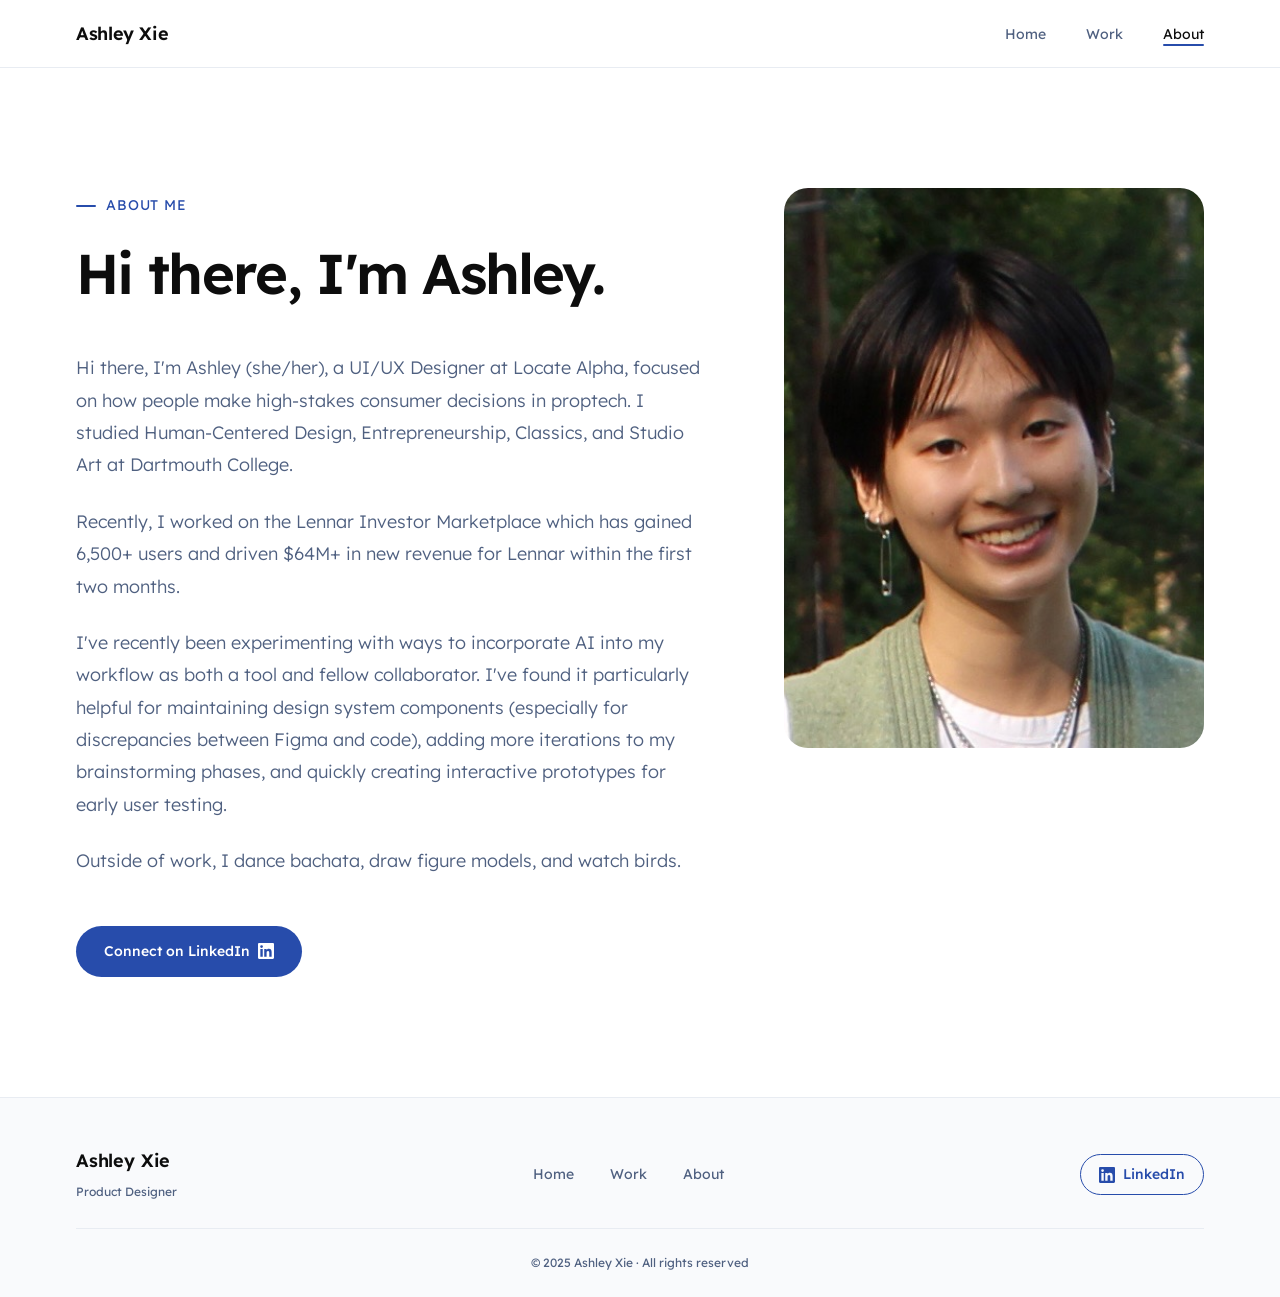
==== about.html @ 6cb35a56 "Initial portfolio launch — home, about, and work pages Co-Authored-By: Claude Sonnet 4.6 <noreply@an" ====
<!DOCTYPE html>
<html lang="en">
<head>
  <meta charset="UTF-8" />
  <meta name="viewport" content="width=device-width, initial-scale=1.0" />
  <title>About — Ashley Xie</title>
  <meta name="description" content="Ashley Xie is a UI/UX Designer at Locate Alpha, focused on high-stakes proptech flows." />
  <link rel="preconnect" href="https://fonts.googleapis.com" />
  <link rel="preconnect" href="https://fonts.gstatic.com" crossorigin />
  <link href="https://fonts.googleapis.com/css2?family=Lexend:wght@300;400;500;600;700&display=swap" rel="stylesheet" />
  <link rel="stylesheet" href="css/styles.css" />
</head>
<body>

  <!-- ── Navigation ─────────────────────────────────────────── -->
  <nav class="nav" role="navigation" aria-label="Main navigation">
    <div class="nav__inner">
      <a href="index.html" class="nav__logo">Ashley Xie</a>
      <button class="nav__toggle" aria-label="Toggle navigation menu" aria-expanded="false">
        <span></span><span></span><span></span>
      </button>
      <ul class="nav__links" role="list">
        <li><a href="index.html" class="nav__link">Home</a></li>
        <li><a href="work.html" class="nav__link">Work</a></li>
        <li><a href="about.html" class="nav__link active">About</a></li>
      </ul>
    </div>
  </nav>

  <main>
    <section class="about-section" aria-labelledby="about-heading">
      <div class="container">
        <div class="about-grid">

          <!-- Left: Text -->
          <div class="about-text">
            <p class="eyebrow">About Me</p>
            <h1 id="about-heading">Hi there, I'm Ashley.</h1>

            <p>
              Hi there, I'm Ashley (she/her), a UI/UX Designer at Locate Alpha, focused on
              how people make high-stakes consumer decisions in proptech. I studied
              Human-Centered Design, Entrepreneurship, Classics, and Studio Art at
              Dartmouth College.
            </p>

            <p>
              Recently, I worked on the Lennar Investor Marketplace which has gained
              6,500+ users and driven $64M+ in new revenue for Lennar within the
              first two months.
            </p>

            <p>
              I've recently been experimenting with ways to incorporate AI into my
              workflow as both a tool and fellow collaborator. I've found it particularly
              helpful for maintaining design system components (especially for
              discrepancies between Figma and code), adding more iterations to my
              brainstorming phases, and quickly creating interactive prototypes for
              early user testing.
            </p>

            <p>
              Outside of work, I dance bachata, draw figure models, and watch birds.
            </p>

            <a
              href="https://www.linkedin.com/in/ashley-xie/"
              target="_blank"
              rel="noopener noreferrer"
              class="btn btn--primary"
            >
              Connect on LinkedIn
              <svg width="16" height="16" viewBox="0 0 24 24" fill="currentColor" aria-hidden="true">
                <path d="M20.447 20.452h-3.554v-5.569c0-1.328-.027-3.037-1.852-3.037-1.853 0-2.136 1.445-2.136 2.939v5.667H9.351V9h3.414v1.561h.046c.477-.9 1.637-1.85 3.37-1.85 3.601 0 4.267 2.37 4.267 5.455v6.286zM5.337 7.433a2.062 2.062 0 0 1-2.063-2.065 2.064 2.064 0 1 1 2.063 2.065zm1.782 13.019H3.555V9h3.564v11.452zM22.225 0H1.771C.792 0 0 .774 0 1.729v20.542C0 23.227.792 24 1.771 24h20.451C23.2 24 24 23.227 24 22.271V1.729C24 .774 23.2 0 22.222 0h.003z"/>
              </svg>
            </a>
          </div>

          <!-- Right: Photo -->
          <div class="about-image-wrap">
            <img
              src="images/headshot.jpeg"
              alt="Ashley Xie, Product Designer"
              width="420"
              height="560"
            />
          </div>

        </div>
      </div>
    </section>
  </main>

  <!-- ── Footer ─────────────────────────────────────────────── -->
  <footer class="footer" role="contentinfo">
    <div class="container">
      <div class="footer__top">
        <div class="footer__brand">
          <span class="footer__brand-name">Ashley Xie</span>
          <span class="footer__brand-role">Product Designer</span>
        </div>
        <nav class="footer__nav" aria-label="Footer navigation">
          <a href="index.html" class="footer__nav-link">Home</a>
          <a href="work.html" class="footer__nav-link">Work</a>
          <a href="about.html" class="footer__nav-link">About</a>
        </nav>
        <a
          href="https://www.linkedin.com/in/ashley-xie/"
          target="_blank"
          rel="noopener noreferrer"
          class="footer__social-link"
          aria-label="Connect on LinkedIn (opens in new tab)"
        >
          <svg width="16" height="16" viewBox="0 0 24 24" fill="currentColor" aria-hidden="true">
            <path d="M20.447 20.452h-3.554v-5.569c0-1.328-.027-3.037-1.852-3.037-1.853 0-2.136 1.445-2.136 2.939v5.667H9.351V9h3.414v1.561h.046c.477-.9 1.637-1.85 3.37-1.85 3.601 0 4.267 2.37 4.267 5.455v6.286zM5.337 7.433a2.062 2.062 0 0 1-2.063-2.065 2.064 2.064 0 1 1 2.063 2.065zm1.782 13.019H3.555V9h3.564v11.452zM22.225 0H1.771C.792 0 0 .774 0 1.729v20.542C0 23.227.792 24 1.771 24h20.451C23.2 24 24 23.227 24 22.271V1.729C24 .774 23.2 0 22.222 0h.003z"/>
          </svg>
          LinkedIn
        </a>
      </div>
      <p class="footer__bottom">© 2025 Ashley Xie · All rights reserved</p>
    </div>
  </footer>

  <script src="js/main.js"></script>
</body>
</html>
---- css/styles.css ----
/* ============================================================
   CUSTOM PROPERTIES
   ============================================================ */
:root {
  --color-bg:           #FFFFFF;
  --color-off-white:    #F9FAFC;
  --color-light-blue:   #E3E9F9;
  --color-accent:       #274CAB;
  --color-accent-dark:  #1c3a87;
  --color-green:        #AAC864;
  --color-red:          #BF3E3E;
  --color-text:         #0D0D0D;
  --color-text-muted:   #4F6080;
  --color-border:       #E8ECF2;

  --font:               'Lexend', sans-serif;

  --text-xs:   12px;
  --text-sm:   14px;
  --text-base: 16px;
  --text-md:   18px;
  --text-lg:   22px;
  --text-xl:   32px;
  --text-2xl:  48px;
  --text-3xl:  72px;

  --space-xs:  8px;
  --space-sm:  16px;
  --space-md:  24px;
  --space-lg:  48px;
  --space-xl:  80px;
  --space-2xl: 120px;

  --radius-sm: 8px;
  --radius-md: 16px;
  --radius-lg: 24px;
  --radius-pill: 100px;

  --container-max: 1240px;
  --container-px:  56px;
  --nav-h:         68px;

  --ease: 0.22s ease;
}

/* ============================================================
   RESET
   ============================================================ */
*, *::before, *::after { box-sizing: border-box; margin: 0; padding: 0; }
html { scroll-behavior: smooth; }
body {
  font-family: var(--font);
  font-size: var(--text-base);
  line-height: 1.65;
  color: var(--color-text);
  background: var(--color-bg);
  -webkit-font-smoothing: antialiased;
  min-font-size: var(--text-xs);
}
img, video { max-width: 100%; height: auto; display: block; }
a { color: inherit; text-decoration: none; }
ul { list-style: none; }
button { font-family: var(--font); cursor: pointer; border: none; background: none; }

/* ============================================================
   LAYOUT
   ============================================================ */
.container {
  max-width: var(--container-max);
  margin: 0 auto;
  padding: 0 var(--container-px);
}

/* ============================================================
   NAVIGATION
   ============================================================ */
.nav {
  position: fixed;
  top: 0; left: 0; right: 0;
  height: var(--nav-h);
  background: rgba(255, 255, 255, 0.92);
  backdrop-filter: blur(16px);
  -webkit-backdrop-filter: blur(16px);
  border-bottom: 1px solid var(--color-border);
  z-index: 200;
}

.nav__inner {
  max-width: var(--container-max);
  margin: 0 auto;
  padding: 0 var(--container-px);
  height: 100%;
  display: flex;
  align-items: center;
  justify-content: space-between;
}

.nav__logo {
  font-size: var(--text-md);
  font-weight: 600;
  letter-spacing: -0.02em;
  color: var(--color-text);
  transition: color var(--ease);
}
.nav__logo:hover { color: var(--color-accent); }

.nav__links {
  display: flex;
  gap: 40px;
  align-items: center;
}

.nav__link {
  font-size: var(--text-sm);
  font-weight: 400;
  color: var(--color-text-muted);
  transition: color var(--ease);
  position: relative;
}
.nav__link::after {
  content: '';
  position: absolute;
  bottom: -3px; left: 0; right: 0;
  height: 2px;
  background: var(--color-accent);
  border-radius: 2px;
  transform: scaleX(0);
  transition: transform var(--ease);
  transform-origin: left;
}
.nav__link:hover,
.nav__link.active { color: var(--color-text); }
.nav__link:hover::after,
.nav__link.active::after { transform: scaleX(1); }

/* hamburger */
.nav__toggle {
  display: none;
  flex-direction: column;
  gap: 5px;
  padding: 6px;
}
.nav__toggle span {
  display: block;
  width: 22px; height: 2px;
  background: var(--color-text);
  border-radius: 2px;
  transition: transform 0.2s ease, opacity 0.2s ease;
}
.nav__toggle[aria-expanded="true"] span:nth-child(1) { transform: translateY(7px) rotate(45deg); }
.nav__toggle[aria-expanded="true"] span:nth-child(2) { opacity: 0; }
.nav__toggle[aria-expanded="true"] span:nth-child(3) { transform: translateY(-7px) rotate(-45deg); }

/* ============================================================
   BUTTONS
   ============================================================ */
.btn {
  display: inline-flex;
  align-items: center;
  gap: 8px;
  padding: 14px 28px;
  border-radius: var(--radius-pill);
  font-family: var(--font);
  font-size: var(--text-sm);
  font-weight: 500;
  transition: all var(--ease);
  text-decoration: none;
  border: none;
}
.btn--primary {
  background: var(--color-accent);
  color: #fff;
}
.btn--primary:hover {
  background: var(--color-accent-dark);
  transform: translateY(-2px);
  box-shadow: 0 8px 24px rgba(39, 76, 171, 0.25);
}
.btn--primary:focus-visible {
  outline: 3px solid var(--color-accent);
  outline-offset: 3px;
}
.btn--ghost {
  background: transparent;
  color: var(--color-accent);
  border: 1.5px solid var(--color-accent);
}
.btn--ghost:hover {
  background: var(--color-light-blue);
}

/* ============================================================
   TAGS
   ============================================================ */
.tag {
  display: inline-block;
  padding: 4px 12px;
  background: var(--color-light-blue);
  color: var(--color-accent);
  border-radius: var(--radius-pill);
  font-size: var(--text-xs);
  font-weight: 500;
  letter-spacing: 0.01em;
}
.tag--green { background: #EAF4D4; color: #5a7a1a; }
.tag--red   { background: #FAEDED; color: var(--color-red); }

/* ============================================================
   SECTION HEADING
   ============================================================ */
.section-label {
  font-size: var(--text-xs);
  font-weight: 500;
  letter-spacing: 0.1em;
  text-transform: uppercase;
  color: var(--color-accent);
  margin-bottom: var(--space-sm);
}
.section-title {
  font-size: var(--text-xl);
  font-weight: 500;
  letter-spacing: -0.02em;
  color: var(--color-text);
}

/* ============================================================
   HERO
   ============================================================ */
.hero {
  padding-top: calc(var(--nav-h) + var(--space-2xl));
  padding-bottom: var(--space-2xl);
}

.hero__eyebrow {
  display: inline-flex;
  align-items: center;
  gap: 10px;
  font-size: var(--text-sm);
  font-weight: 400;
  color: var(--color-accent);
  letter-spacing: 0.06em;
  text-transform: uppercase;
  margin-bottom: var(--space-md);
}
.hero__eyebrow::before {
  content: '';
  width: 20px; height: 2px;
  background: var(--color-accent);
  border-radius: 2px;
  flex-shrink: 0;
}

.hero__name {
  font-size: clamp(52px, 7vw, 84px);
  font-weight: 600;
  line-height: 1.02;
  letter-spacing: -0.035em;
  color: var(--color-text);
  margin-bottom: var(--space-md);
}
/* accent dot on name */
.hero__name span {
  color: var(--color-accent);
}

.hero__headline {
  font-size: clamp(var(--text-base), 2vw, var(--text-md));
  font-weight: 300;
  color: var(--color-text-muted);
  line-height: 1.75;
  max-width: 660px;
  margin-bottom: var(--space-lg);
}

.hero__cta {
  display: flex;
  align-items: center;
  gap: var(--space-md);
  flex-wrap: wrap;
}

/* ============================================================
   PROJECTS SECTION
   ============================================================ */
.projects {
  padding: var(--space-xl) 0 var(--space-2xl);
}

.projects__header {
  display: flex;
  align-items: flex-end;
  justify-content: space-between;
  margin-bottom: var(--space-lg);
  gap: var(--space-md);
}

.projects__grid {
  display: grid;
  grid-template-columns: repeat(2, 1fr);
  gap: 28px;
}

/* ============================================================
   PROJECT CARD
   ============================================================ */
.card {
  border-radius: var(--radius-md);
  background: var(--color-off-white);
  overflow: hidden;
  transition: transform 0.28s ease, box-shadow 0.28s ease;
  display: flex;
  flex-direction: column;
}
.card:hover {
  transform: translateY(-6px);
  box-shadow: 0 20px 56px rgba(39, 76, 171, 0.13);
}
.card:focus-within {
  outline: 3px solid var(--color-accent);
  outline-offset: 2px;
}

.card__link {
  display: flex;
  flex-direction: column;
  flex: 1;
  outline: none;
}

.card__thumb {
  width: 100%;
  aspect-ratio: 4 / 3;
  overflow: hidden;
  position: relative;
  flex-shrink: 0;
}
.card__thumb img {
  position: absolute;
  inset: 0;
  width: 100%; height: 100%;
  object-fit: cover;
  transition: transform 0.35s ease;
}
.card:hover .card__thumb img { transform: scale(1.04); }

/* gradient placeholder backgrounds */
.card__thumb--1 { background: linear-gradient(135deg, #ccd9f5 0%, #274CAB 100%); }
.card__thumb--2 { background: linear-gradient(135deg, #d6eaaf 0%, #7aaa2e 100%); }
.card__thumb--3 { background: linear-gradient(135deg, #E3E9F9 0%, #1c3a87 100%); }
.card__thumb--4 { background: linear-gradient(135deg, #f0f3fb 0%, #4a70c4 100%); }

.card__body {
  padding: 28px 28px 32px;
  flex: 1;
  display: flex;
  flex-direction: column;
}

.card__tags {
  display: flex;
  flex-wrap: wrap;
  gap: 6px;
  margin-bottom: 14px;
}

.card__title {
  font-size: var(--text-lg);
  font-weight: 600;
  letter-spacing: -0.02em;
  color: var(--color-text);
  margin-bottom: 10px;
  line-height: 1.3;
}

.card__desc {
  font-size: var(--text-sm);
  font-weight: 300;
  color: var(--color-text-muted);
  line-height: 1.65;
  flex: 1;
}

.card__arrow {
  display: inline-flex;
  align-items: center;
  gap: 6px;
  margin-top: 20px;
  font-size: var(--text-xs);
  font-weight: 500;
  color: var(--color-accent);
  letter-spacing: 0.03em;
}
.card__arrow svg {
  transition: transform var(--ease);
}
.card:hover .card__arrow svg { transform: translateX(4px); }

/* ============================================================
   FOOTER
   ============================================================ */
.footer {
  background: var(--color-off-white);
  border-top: 1px solid var(--color-border);
  padding: var(--space-lg) 0 var(--space-md);
}

.footer__top {
  display: flex;
  align-items: center;
  justify-content: space-between;
  gap: var(--space-md);
  padding-bottom: var(--space-md);
  border-bottom: 1px solid var(--color-border);
  margin-bottom: var(--space-md);
  flex-wrap: wrap;
}

.footer__brand {}
.footer__brand-name {
  font-size: var(--text-md);
  font-weight: 600;
  letter-spacing: -0.01em;
  color: var(--color-text);
  display: block;
  margin-bottom: 2px;
}
.footer__brand-role {
  font-size: var(--text-xs);
  color: var(--color-text-muted);
}

.footer__nav {
  display: flex;
  gap: 36px;
}
.footer__nav-link {
  font-size: var(--text-sm);
  color: var(--color-text-muted);
  transition: color var(--ease);
}
.footer__nav-link:hover { color: var(--color-accent); }

.footer__social-link {
  display: inline-flex;
  align-items: center;
  gap: 8px;
  font-size: var(--text-sm);
  font-weight: 500;
  color: var(--color-accent);
  border: 1.5px solid var(--color-accent);
  padding: 8px 18px;
  border-radius: var(--radius-pill);
  transition: all var(--ease);
}
.footer__social-link:hover {
  background: var(--color-accent);
  color: #fff;
}

.footer__bottom {
  font-size: var(--text-xs);
  color: var(--color-text-muted);
  text-align: center;
}

/* ============================================================
   ABOUT PAGE
   ============================================================ */
.about-section {
  padding-top: calc(var(--nav-h) + var(--space-2xl));
  padding-bottom: var(--space-2xl);
}

.about-grid {
  display: grid;
  grid-template-columns: 1fr 420px;
  gap: 80px;
  align-items: start;
}

.about-text .eyebrow {
  display: inline-flex;
  align-items: center;
  gap: 10px;
  font-size: var(--text-sm);
  font-weight: 400;
  color: var(--color-accent);
  letter-spacing: 0.06em;
  text-transform: uppercase;
  margin-bottom: var(--space-md);
}
.about-text .eyebrow::before {
  content: '';
  width: 20px; height: 2px;
  background: var(--color-accent);
  border-radius: 2px;
}

.about-text h1 {
  font-size: clamp(36px, 5vw, 56px);
  font-weight: 600;
  letter-spacing: -0.03em;
  line-height: 1.1;
  margin-bottom: var(--space-lg);
  color: var(--color-text);
}

.about-text p {
  font-size: var(--text-md);
  font-weight: 300;
  color: var(--color-text-muted);
  line-height: 1.8;
  margin-bottom: var(--space-md);
}
.about-text p:last-of-type { margin-bottom: var(--space-lg); }

.about-image-wrap {
  position: sticky;
  top: calc(var(--nav-h) + var(--space-lg));
}
.about-image-wrap img {
  width: 100%;
  border-radius: var(--radius-lg);
  object-fit: cover;
  aspect-ratio: 3 / 4;
}

/* ============================================================
   WORK PAGE
   ============================================================ */
.work-section {
  padding-top: calc(var(--nav-h) + var(--space-xl));
  padding-bottom: var(--space-2xl);
}
.work-section .section-title {
  margin-bottom: var(--space-lg);
}
.work-grid {
  display: grid;
  grid-template-columns: repeat(2, 1fr);
  gap: 28px;
}

/* ============================================================
   PAGE HERO (Work + other inner pages)
   ============================================================ */
.page-hero {
  padding-top: calc(var(--nav-h) + var(--space-xl));
  padding-bottom: var(--space-lg);
  border-bottom: 1px solid var(--color-border);
  margin-bottom: var(--space-xl);
}
.page-hero h1 {
  font-size: clamp(36px, 5vw, 56px);
  font-weight: 600;
  letter-spacing: -0.03em;
  margin-bottom: var(--space-sm);
}
.page-hero p {
  font-size: var(--text-md);
  font-weight: 300;
  color: var(--color-text-muted);
  max-width: 560px;
}

/* ============================================================
   SCROLL HINT
   ============================================================ */
.scroll-hint {
  margin-top: var(--space-lg);
  display: flex;
  align-items: center;
  gap: 10px;
  font-size: var(--text-xs);
  color: var(--color-text-muted);
  letter-spacing: 0.05em;
  text-transform: uppercase;
}
.scroll-hint__line {
  width: 32px; height: 1px;
  background: var(--color-border);
}

/* ============================================================
   MEDIA — TABLET (max 1024px)
   ============================================================ */
@media (max-width: 1024px) {
  :root {
    --container-px: 40px;
  }

  .about-grid {
    grid-template-columns: 1fr 360px;
    gap: 56px;
  }
}

/* ============================================================
   MEDIA — TABLET PORTRAIT (max 768px)
   ============================================================ */
@media (max-width: 768px) {
  :root {
    --container-px: 28px;
    --space-xl: 64px;
    --space-2xl: 96px;
  }

  .nav__links {
    display: none;
    position: fixed;
    top: var(--nav-h);
    left: 0; right: 0;
    background: #fff;
    flex-direction: column;
    gap: 0;
    border-bottom: 1px solid var(--color-border);
    padding: var(--space-xs) 0;
    box-shadow: 0 8px 24px rgba(0,0,0,0.08);
  }
  .nav__links.is-open {
    display: flex;
  }
  .nav__link {
    padding: 14px var(--container-px);
    font-size: var(--text-base);
  }
  .nav__link::after { display: none; }
  .nav__toggle { display: flex; }

  .projects__header { flex-direction: column; align-items: flex-start; }
  .projects__grid,
  .work-grid { grid-template-columns: 1fr; gap: 20px; }

  .about-grid {
    grid-template-columns: 1fr;
    gap: var(--space-lg);
  }
  .about-image-wrap {
    position: static;
    max-width: 400px;
    order: -1;
  }

  .footer__top { flex-direction: column; align-items: flex-start; }
  .footer__nav { flex-wrap: wrap; gap: 20px; }
}

/* ============================================================
   MEDIA — MOBILE (max 480px)
   ============================================================ */
@media (max-width: 480px) {
  :root {
    --container-px: 20px;
    --space-xl: 56px;
    --space-2xl: 80px;
  }

  .hero__name { letter-spacing: -0.025em; }

  .card__body { padding: 20px 20px 24px; }

  .hero__cta { flex-direction: column; align-items: flex-start; }
}

/* ============================================================
   FOCUS STYLES (accessibility)
   ============================================================ */
:focus-visible {
  outline: 2px solid var(--color-accent);
  outline-offset: 3px;
  border-radius: 4px;
}

/* ============================================================
   VIDEO / GIF SUPPORT
   ============================================================ */
.card__thumb video,
.card__thumb .gif-wrap {
  position: absolute;
  inset: 0;
  width: 100%; height: 100%;
  object-fit: cover;
}
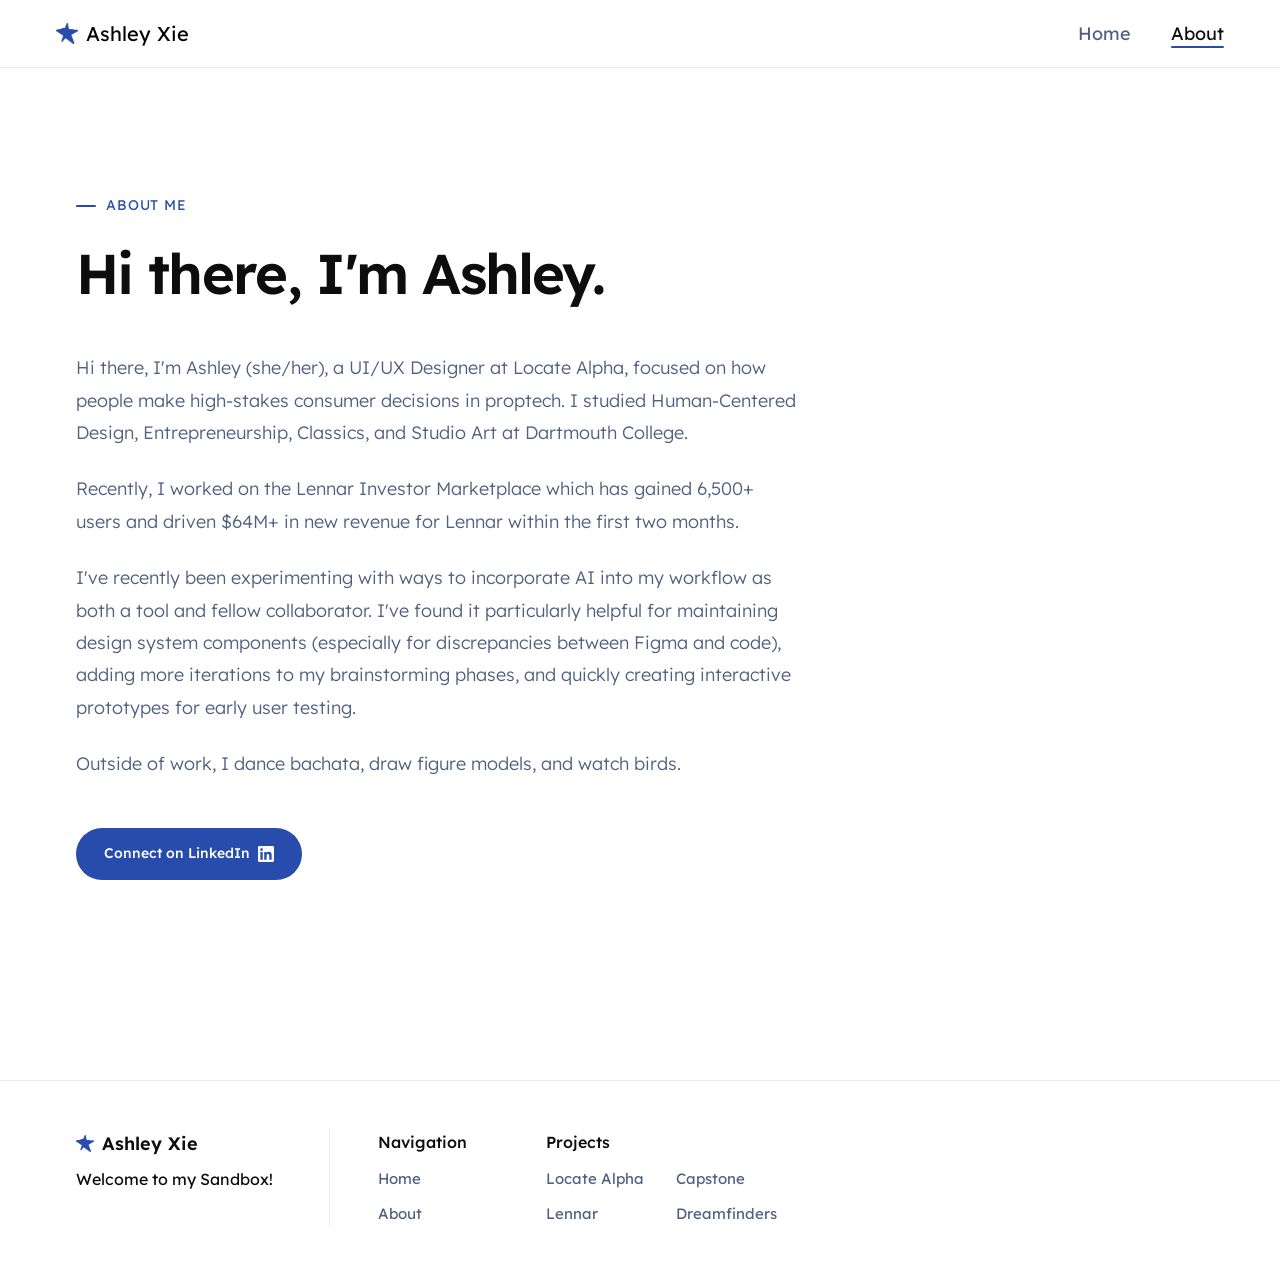
==== commit 533d9b14: "logo!" ====
--- a/about.html
+++ b/about.html
@@ -9,19 +9,19 @@
   <link rel="preconnect" href="https://fonts.gstatic.com" crossorigin />
   <link href="https://fonts.googleapis.com/css2?family=Lexend:wght@300;400;500;600;700&display=swap" rel="stylesheet" />
   <link rel="stylesheet" href="css/styles.css" />
+  <link rel="icon" type="image/png" href="images/star.png" />
 </head>
 <body>
 
   <!-- ── Navigation ─────────────────────────────────────────── -->
   <nav class="nav" role="navigation" aria-label="Main navigation">
     <div class="nav__inner">
-      <a href="index.html" class="nav__logo">Ashley Xie</a>
+      <a href="index.html" class="nav__logo"><img src="images/star.png" alt="" class="nav__logo-star" aria-hidden="true" />Ashley Xie</a>
       <button class="nav__toggle" aria-label="Toggle navigation menu" aria-expanded="false">
         <span></span><span></span><span></span>
       </button>
       <ul class="nav__links" role="list">
         <li><a href="index.html" class="nav__link">Home</a></li>
-        <li><a href="work.html" class="nav__link">Work</a></li>
         <li><a href="about.html" class="nav__link active">About</a></li>
       </ul>
     </div>
@@ -30,9 +30,9 @@
   <main>
     <section class="about-section" aria-labelledby="about-heading">
       <div class="container">
-        <div class="about-grid">
+        <div class="about-grid about-grid--single">
 
-          <!-- Left: Text -->
+          <!-- Text -->
           <div class="about-text">
             <p class="eyebrow">About Me</p>
             <h1 id="about-heading">Hi there, I'm Ashley.</h1>
@@ -76,16 +76,6 @@
             </a>
           </div>
 
-          <!-- Right: Photo -->
-          <div class="about-image-wrap">
-            <img
-              src="images/headshot.jpeg"
-              alt="Ashley Xie, Product Designer"
-              width="420"
-              height="560"
-            />
-          </div>
-
         </div>
       </div>
     </section>
@@ -94,30 +84,34 @@
   <!-- ── Footer ─────────────────────────────────────────────── -->
   <footer class="footer" role="contentinfo">
     <div class="container">
-      <div class="footer__top">
+      <div class="footer__inner">
         <div class="footer__brand">
-          <span class="footer__brand-name">Ashley Xie</span>
-          <span class="footer__brand-role">Product Designer</span>
+          <p class="footer__brand-name">
+            <img src="images/star.png" alt="" class="footer__star-img" aria-hidden="true" />
+            Ashley Xie
+          </p>
+          <p class="footer__tagline">Welcome to my Sandbox!</p>
         </div>
-        <nav class="footer__nav" aria-label="Footer navigation">
-          <a href="index.html" class="footer__nav-link">Home</a>
-          <a href="work.html" class="footer__nav-link">Work</a>
-          <a href="about.html" class="footer__nav-link">About</a>
+        <div class="footer__divider" aria-hidden="true"></div>
+        <nav class="footer__col" aria-label="Site navigation">
+          <p class="footer__col-heading">Navigation</p>
+          <a href="index.html" class="footer__link">Home</a>
+          <a href="about.html" class="footer__link">About</a>
         </nav>
-        <a
-          href="https://www.linkedin.com/in/ashley-xie/"
-          target="_blank"
-          rel="noopener noreferrer"
-          class="footer__social-link"
-          aria-label="Connect on LinkedIn (opens in new tab)"
-        >
-          <svg width="16" height="16" viewBox="0 0 24 24" fill="currentColor" aria-hidden="true">
-            <path d="M20.447 20.452h-3.554v-5.569c0-1.328-.027-3.037-1.852-3.037-1.853 0-2.136 1.445-2.136 2.939v5.667H9.351V9h3.414v1.561h.046c.477-.9 1.637-1.85 3.37-1.85 3.601 0 4.267 2.37 4.267 5.455v6.286zM5.337 7.433a2.062 2.062 0 0 1-2.063-2.065 2.064 2.064 0 1 1 2.063 2.065zm1.782 13.019H3.555V9h3.564v11.452zM22.225 0H1.771C.792 0 0 .774 0 1.729v20.542C0 23.227.792 24 1.771 24h20.451C23.2 24 24 23.227 24 22.271V1.729C24 .774 23.2 0 22.222 0h.003z"/>
-          </svg>
-          LinkedIn
-        </a>
+        <nav class="footer__col" aria-label="Projects">
+          <p class="footer__col-heading">Projects</p>
+          <div class="footer__projects">
+            <div class="footer__projects-col">
+              <a href="locate-alpha.html" class="footer__link">Locate Alpha</a>
+              <a href="lennar.html" class="footer__link">Lennar</a>
+            </div>
+            <div class="footer__projects-col">
+              <a href="capstone.html" class="footer__link">Capstone</a>
+              <a href="dreamfinders.html" class="footer__link">Dreamfinders</a>
+            </div>
+          </div>
+        </nav>
       </div>
-      <p class="footer__bottom">© 2025 Ashley Xie · All rights reserved</p>
     </div>
   </footer>
 
--- a/css/styles.css
+++ b/css/styles.css
@@ -7,7 +7,7 @@
   --color-light-blue:   #E3E9F9;
   --color-accent:       #274CAB;
   --color-accent-dark:  #1c3a87;
-  --color-green:        #AAC864;
+  --color-green:        #5a7a1a;
   --color-red:          #BF3E3E;
   --color-text:         #0D0D0D;
   --color-text-muted:   #4F6080;
@@ -86,8 +86,7 @@
 }
 
 .nav__inner {
-  max-width: var(--container-max);
-  margin: 0 auto;
+  width: 100%;
   padding: 0 var(--container-px);
   height: 100%;
   display: flex;
@@ -96,13 +95,22 @@
 }
 
 .nav__logo {
-  font-size: var(--text-md);
-  font-weight: 600;
-  letter-spacing: -0.02em;
-  color: var(--color-text);
-  transition: color var(--ease);
-}
-.nav__logo:hover { color: var(--color-accent); }
+  display: flex;
+  align-items: center;
+  gap: 8px;
+  font-size: 20px;
+  font-weight: 400;
+  letter-spacing: 0;
+  color: #000000;
+  transition: opacity var(--ease);
+}
+.nav__logo:hover { opacity: 0.75; }
+.nav__logo-star {
+  width: 22px;
+  height: 22px;
+  object-fit: contain;
+  flex-shrink: 0;
+}
 
 .nav__links {
   display: flex;
@@ -111,7 +119,7 @@
 }
 
 .nav__link {
-  font-size: var(--text-sm);
+  font-size: 18px;
   font-weight: 400;
   color: var(--color-text-muted);
   transition: color var(--ease);
@@ -228,62 +236,43 @@
    ============================================================ */
 .hero {
   padding-top: calc(var(--nav-h) + var(--space-2xl));
-  padding-bottom: var(--space-2xl);
-}
-
-.hero__eyebrow {
-  display: inline-flex;
-  align-items: center;
-  gap: 10px;
-  font-size: var(--text-sm);
+  padding-bottom: var(--space-lg);
+}
+
+.hero__statement {
+  font-size: 24px;
   font-weight: 400;
-  color: var(--color-accent);
-  letter-spacing: 0.06em;
-  text-transform: uppercase;
-  margin-bottom: var(--space-md);
-}
-.hero__eyebrow::before {
-  content: '';
-  width: 20px; height: 2px;
-  background: var(--color-accent);
-  border-radius: 2px;
-  flex-shrink: 0;
-}
-
-.hero__name {
-  font-size: clamp(52px, 7vw, 84px);
-  font-weight: 600;
-  line-height: 1.02;
-  letter-spacing: -0.035em;
-  color: var(--color-text);
-  margin-bottom: var(--space-md);
-}
-/* accent dot on name */
-.hero__name span {
-  color: var(--color-accent);
-}
-
-.hero__headline {
-  font-size: clamp(var(--text-base), 2vw, var(--text-md));
-  font-weight: 300;
+  color: #000000;
+  line-height: 1.2;
+  letter-spacing: 0;
+  max-width: 100%;
+}
+
+.hero__clients {
+  margin-top: 20px;
+  font-size: 16px;
+  font-weight: 400;
   color: var(--color-text-muted);
-  line-height: 1.75;
-  max-width: 660px;
-  margin-bottom: var(--space-lg);
-}
-
-.hero__cta {
-  display: flex;
-  align-items: center;
-  gap: var(--space-md);
-  flex-wrap: wrap;
-}
+}
+
+/* highlighted keywords */
+.hl-blue,
+.hl-green,
+.hl-red,
+.hl-navy {
+  font-weight: 400;
+  font-style: normal;
+}
+.hl-blue  { color: #274CAB; }
+.hl-green { color: #AAC864; }
+.hl-red   { color: #BF3E3E; }
+.hl-navy  { color: #1c3a87; }
 
 /* ============================================================
    PROJECTS SECTION
    ============================================================ */
 .projects {
-  padding: var(--space-xl) 0 var(--space-2xl);
+  padding: var(--space-lg) 0 var(--space-2xl);
 }
 
 .projects__header {
@@ -305,16 +294,12 @@
    ============================================================ */
 .card {
   border-radius: var(--radius-md);
-  background: var(--color-off-white);
+  background: transparent;
   overflow: hidden;
-  transition: transform 0.28s ease, box-shadow 0.28s ease;
   display: flex;
   flex-direction: column;
 }
-.card:hover {
-  transform: translateY(-6px);
-  box-shadow: 0 20px 56px rgba(39, 76, 171, 0.13);
-}
+.card:hover {}
 .card:focus-within {
   outline: 3px solid var(--color-accent);
   outline-offset: 2px;
@@ -329,10 +314,11 @@
 
 .card__thumb {
   width: 100%;
-  aspect-ratio: 4 / 3;
+  aspect-ratio: 20 / 11;
   overflow: hidden;
   position: relative;
   flex-shrink: 0;
+  border-radius: 12px;
 }
 .card__thumb img {
   position: absolute;
@@ -360,7 +346,7 @@
   display: flex;
   flex-wrap: wrap;
   gap: 6px;
-  margin-bottom: 14px;
+  margin-top: 20px;
 }
 
 .card__title {
@@ -368,7 +354,7 @@
   font-weight: 600;
   letter-spacing: -0.02em;
   color: var(--color-text);
-  margin-bottom: 10px;
+  margin-bottom: 5px;
   line-height: 1.3;
 }
 
@@ -399,68 +385,82 @@
    FOOTER
    ============================================================ */
 .footer {
-  background: var(--color-off-white);
+  background: var(--color-bg);
   border-top: 1px solid var(--color-border);
-  padding: var(--space-lg) 0 var(--space-md);
-}
-
-.footer__top {
-  display: flex;
-  align-items: center;
-  justify-content: space-between;
-  gap: var(--space-md);
-  padding-bottom: var(--space-md);
-  border-bottom: 1px solid var(--color-border);
-  margin-bottom: var(--space-md);
-  flex-wrap: wrap;
-}
-
-.footer__brand {}
+  padding: var(--space-lg) 0;
+  margin-top: var(--space-xl);
+}
+
+.footer__inner {
+  display: flex;
+  align-items: flex-start;
+  gap: 48px;
+}
+
+/* Brand */
+.footer__brand {
+  flex: 0 0 auto;
+  min-width: 200px;
+  padding-right: 8px;
+}
 .footer__brand-name {
-  font-size: var(--text-md);
+  display: flex;
+  align-items: center;
+  gap: 8px;
+  font-size: 18px;
   font-weight: 600;
-  letter-spacing: -0.01em;
   color: var(--color-text);
-  display: block;
+  margin-bottom: 8px;
+}
+.footer__star-img {
+  width: 18px;
+  height: 18px;
+  object-fit: contain;
+  flex-shrink: 0;
+}
+.footer__tagline {
+  font-size: 16px;
+  font-weight: 400;
+  color: var(--color-text);
+}
+
+/* Vertical divider */
+.footer__divider {
+  width: 1px;
+  background: var(--color-border);
+  align-self: stretch;
+  flex-shrink: 0;
+}
+
+/* Nav columns */
+.footer__col {
+  display: flex;
+  flex-direction: column;
+  gap: 10px;
+  min-width: 120px;
+}
+.footer__col-heading {
+  font-size: 16px;
+  font-weight: 500;
+  color: var(--color-text);
   margin-bottom: 2px;
 }
-.footer__brand-role {
-  font-size: var(--text-xs);
-  color: var(--color-text-muted);
-}
-
-.footer__nav {
-  display: flex;
-  gap: 36px;
-}
-.footer__nav-link {
-  font-size: var(--text-sm);
+.footer__link {
+  font-size: 15px;
   color: var(--color-text-muted);
   transition: color var(--ease);
 }
-.footer__nav-link:hover { color: var(--color-accent); }
-
-.footer__social-link {
-  display: inline-flex;
-  align-items: center;
-  gap: 8px;
-  font-size: var(--text-sm);
-  font-weight: 500;
-  color: var(--color-accent);
-  border: 1.5px solid var(--color-accent);
-  padding: 8px 18px;
-  border-radius: var(--radius-pill);
-  transition: all var(--ease);
-}
-.footer__social-link:hover {
-  background: var(--color-accent);
-  color: #fff;
-}
-
-.footer__bottom {
-  font-size: var(--text-xs);
-  color: var(--color-text-muted);
-  text-align: center;
+.footer__link:hover { color: var(--color-text); }
+
+/* Projects 2-column sub-grid */
+.footer__projects {
+  display: flex;
+  gap: 32px;
+}
+.footer__projects-col {
+  display: flex;
+  flex-direction: column;
+  gap: 10px;
 }
 
 /* ============================================================
@@ -476,6 +476,11 @@
   grid-template-columns: 1fr 420px;
   gap: 80px;
   align-items: start;
+}
+
+.about-grid--single {
+  grid-template-columns: 1fr;
+  max-width: 720px;
 }
 
 .about-text .eyebrow {
@@ -641,8 +646,10 @@
     order: -1;
   }
 
-  .footer__top { flex-direction: column; align-items: flex-start; }
-  .footer__nav { flex-wrap: wrap; gap: 20px; }
+  .footer__inner { flex-direction: column; gap: var(--space-md); }
+  .footer__brand { text-align: center; width: 100%; padding-right: 0; padding-bottom: var(--space-md); border-bottom: 1px solid var(--color-border); }
+  .footer__brand-name { justify-content: center; }
+  .footer__divider { display: none; }
 }
 
 /* ============================================================
@@ -655,11 +662,9 @@
     --space-2xl: 80px;
   }
 
-  .hero__name { letter-spacing: -0.025em; }
+  .hero__statement { font-size: 18px; }
 
   .card__body { padding: 20px 20px 24px; }
-
-  .hero__cta { flex-direction: column; align-items: flex-start; }
 }
 
 /* ============================================================
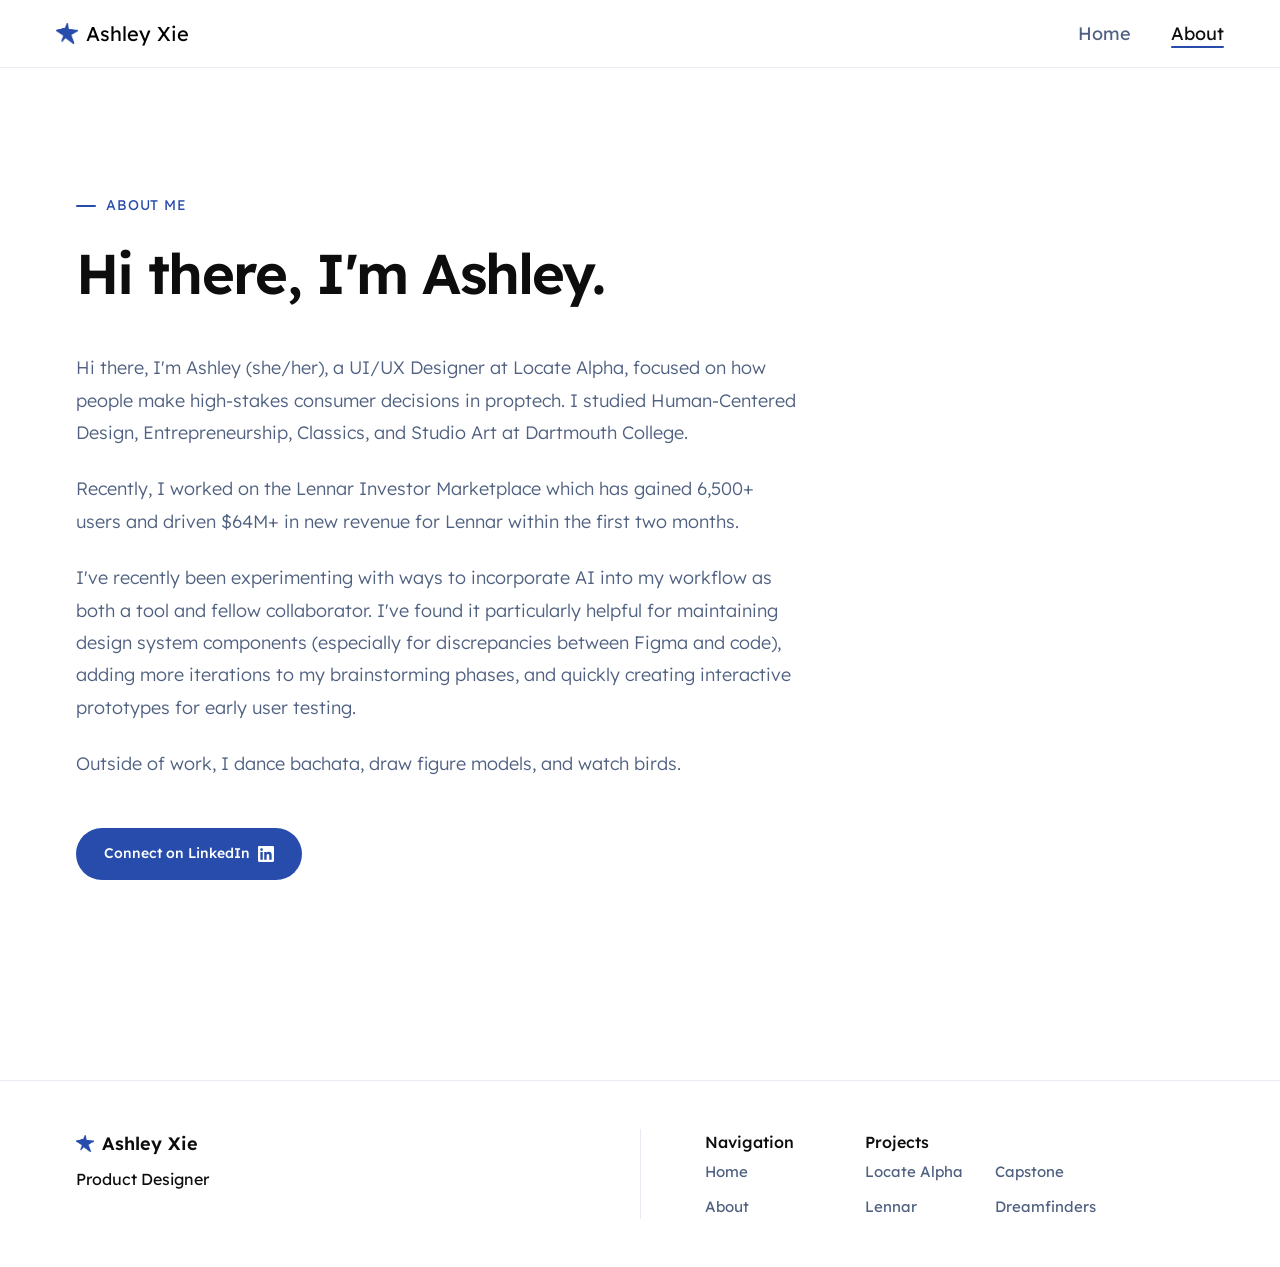
==== commit 3f7e0cc0: "ui" ====
--- a/about.html
+++ b/about.html
@@ -90,7 +90,7 @@
             <img src="images/star.png" alt="" class="footer__star-img" aria-hidden="true" />
             Ashley Xie
           </p>
-          <p class="footer__tagline">Welcome to my Sandbox!</p>
+          <p class="footer__tagline">Product Designer</p>
         </div>
         <div class="footer__divider" aria-hidden="true"></div>
         <nav class="footer__col" aria-label="Site navigation">
--- a/css/styles.css
+++ b/css/styles.css
@@ -235,8 +235,16 @@
    HERO
    ============================================================ */
 .hero {
-  padding-top: calc(var(--nav-h) + var(--space-2xl));
+  padding-top: calc(var(--nav-h) + var(--space-lg));
   padding-bottom: var(--space-lg);
+}
+
+.hero__star {
+  width: 56px;
+  height: 56px;
+  object-fit: contain;
+  display: block;
+  margin-bottom: 24px;
 }
 
 .hero__statement {
@@ -250,7 +258,7 @@
 
 .hero__clients {
   margin-top: 20px;
-  font-size: 16px;
+  font-size: 24px;
   font-weight: 400;
   color: var(--color-text-muted);
 }
@@ -264,7 +272,7 @@
   font-style: normal;
 }
 .hl-blue  { color: #274CAB; }
-.hl-green { color: #AAC864; }
+.hl-green { color: #76980F; }
 .hl-red   { color: #BF3E3E; }
 .hl-navy  { color: #1c3a87; }
 
@@ -293,9 +301,8 @@
    PROJECT CARD
    ============================================================ */
 .card {
-  border-radius: var(--radius-md);
   background: transparent;
-  overflow: hidden;
+  border-radius: 12px;
   display: flex;
   flex-direction: column;
 }
@@ -336,7 +343,7 @@
 .card__thumb--4 { background: linear-gradient(135deg, #f0f3fb 0%, #4a70c4 100%); }
 
 .card__body {
-  padding: 28px 28px 32px;
+  padding: 20px 0 24px;
   flex: 1;
   display: flex;
   flex-direction: column;
@@ -346,7 +353,7 @@
   display: flex;
   flex-wrap: wrap;
   gap: 6px;
-  margin-top: 20px;
+  margin-top: 25px;
 }
 
 .card__title {
@@ -359,10 +366,10 @@
 }
 
 .card__desc {
-  font-size: var(--text-sm);
+  font-size: 20px;
   font-weight: 300;
   color: var(--color-text-muted);
-  line-height: 1.65;
+  line-height: 1.4;
   flex: 1;
 }
 
@@ -394,14 +401,15 @@
 .footer__inner {
   display: flex;
   align-items: flex-start;
-  gap: 48px;
+  gap: 0;
 }
 
 /* Brand */
 .footer__brand {
-  flex: 0 0 auto;
-  min-width: 200px;
-  padding-right: 8px;
+  flex: 0 0 50%;
+  box-sizing: border-box;
+  padding-right: 64px;
+  min-width: 0;
 }
 .footer__brand-name {
   display: flex;
@@ -423,6 +431,17 @@
   font-weight: 400;
   color: var(--color-text);
 }
+.footer__social-link {
+  display: inline-flex;
+  align-items: center;
+  gap: 6px;
+  margin-top: 12px;
+  font-size: 15px;
+  font-weight: 400;
+  color: var(--color-text-muted);
+  transition: color var(--ease);
+}
+.footer__social-link:hover { color: var(--color-text); }
 
 /* Vertical divider */
 .footer__divider {
@@ -439,11 +458,14 @@
   gap: 10px;
   min-width: 120px;
 }
+
+.footer__divider + .footer__col { margin-left: 64px; }
+.footer__col + .footer__col    { margin-left: 40px; }
 .footer__col-heading {
   font-size: 16px;
   font-weight: 500;
   color: var(--color-text);
-  margin-bottom: 2px;
+  margin-bottom: -5px;
 }
 .footer__link {
   font-size: 15px;
@@ -664,7 +686,7 @@
 
   .hero__statement { font-size: 18px; }
 
-  .card__body { padding: 20px 20px 24px; }
+  .card__body { padding: 16px 0 20px; }
 }
 
 /* ============================================================
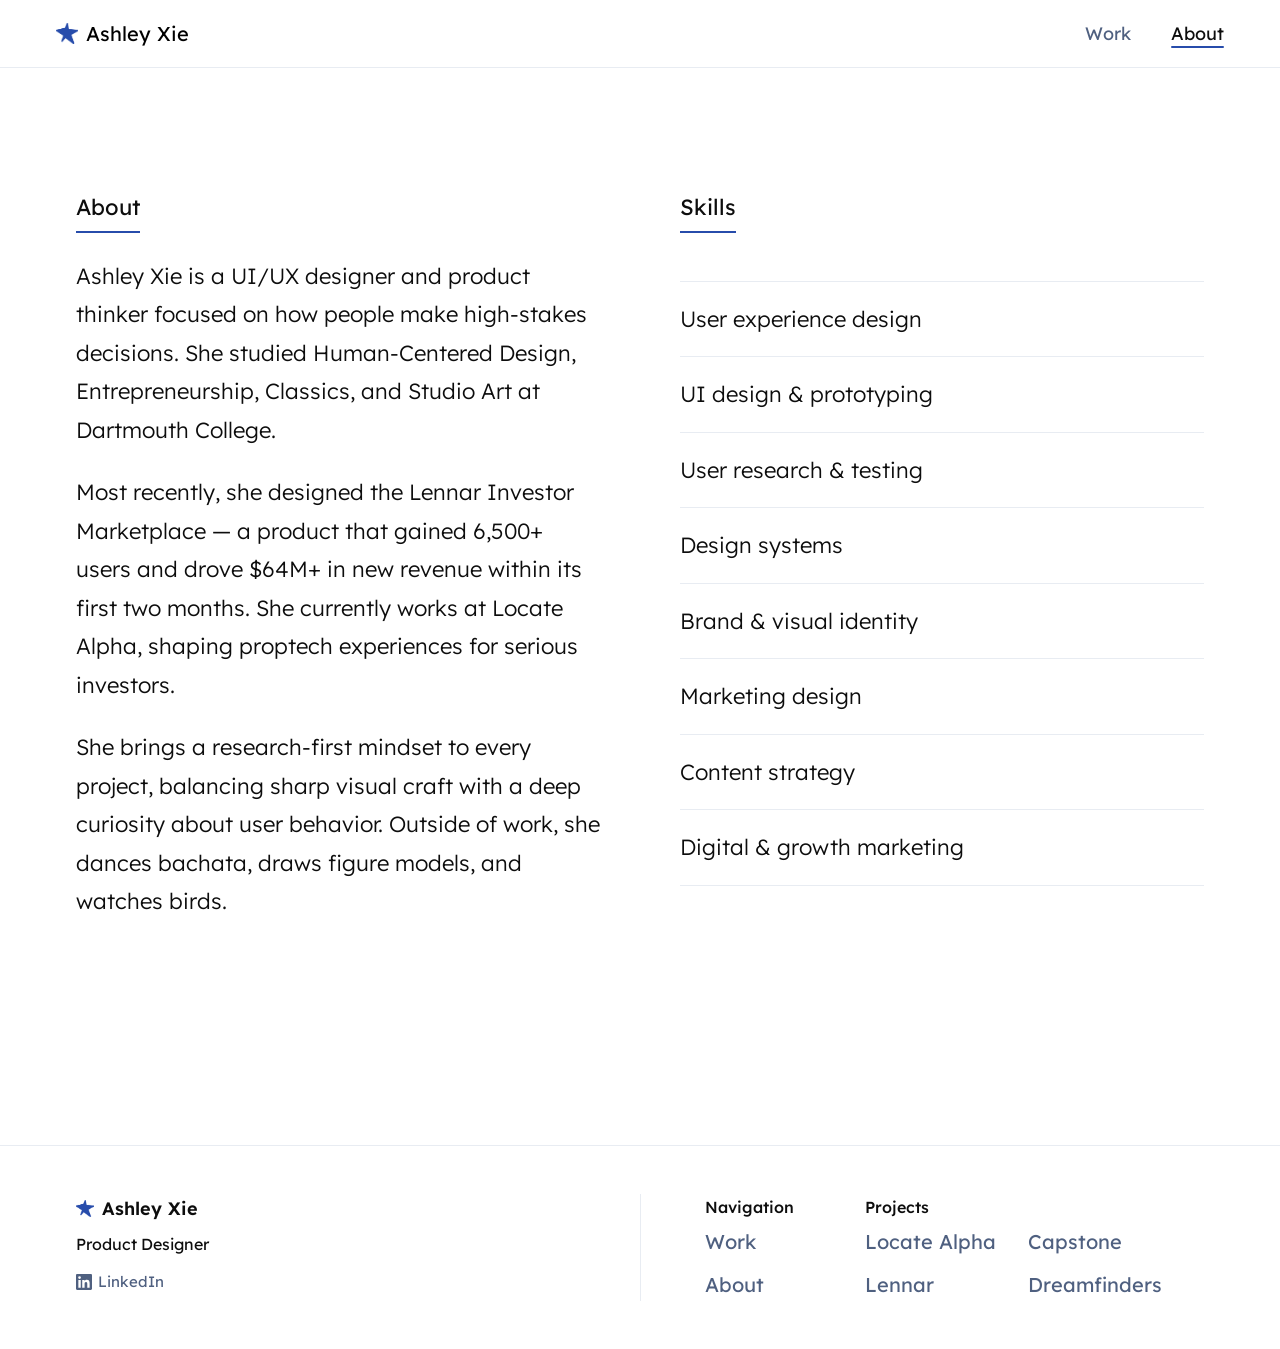
==== commit 6337fbf5: "footer stuff" ====
--- a/about.html
+++ b/about.html
@@ -21,7 +21,7 @@
         <span></span><span></span><span></span>
       </button>
       <ul class="nav__links" role="list">
-        <li><a href="index.html" class="nav__link">Home</a></li>
+        <li><a href="index.html" class="nav__link">Work</a></li>
         <li><a href="about.html" class="nav__link active">About</a></li>
       </ul>
     </div>
@@ -30,50 +30,42 @@
   <main>
     <section class="about-section" aria-labelledby="about-heading">
       <div class="container">
-        <div class="about-grid about-grid--single">
+        <div class="about-split">
 
-          <!-- Text -->
-          <div class="about-text">
-            <p class="eyebrow">About Me</p>
-            <h1 id="about-heading">Hi there, I'm Ashley.</h1>
+          <!-- Left: Bio -->
+          <div class="about-bio">
+            <p class="about-label">About</p>
+            <p id="about-heading">
+              Ashley Xie is a UI/UX designer and product thinker focused on how people
+              make high-stakes decisions. She studied Human-Centered Design,
+              Entrepreneurship, Classics, and Studio Art at Dartmouth College.
+            </p>
+            <p>
+              Most recently, she designed the Lennar Investor Marketplace — a product
+              that gained 6,500+ users and drove $64M+ in new revenue within its first
+              two months. She currently works at Locate Alpha, shaping proptech
+              experiences for serious investors.
+            </p>
+            <p>
+              She brings a research-first mindset to every project, balancing sharp
+              visual craft with a deep curiosity about user behavior. Outside of work,
+              she dances bachata, draws figure models, and watches birds.
+            </p>
+          </div>
 
-            <p>
-              Hi there, I'm Ashley (she/her), a UI/UX Designer at Locate Alpha, focused on
-              how people make high-stakes consumer decisions in proptech. I studied
-              Human-Centered Design, Entrepreneurship, Classics, and Studio Art at
-              Dartmouth College.
-            </p>
-
-            <p>
-              Recently, I worked on the Lennar Investor Marketplace which has gained
-              6,500+ users and driven $64M+ in new revenue for Lennar within the
-              first two months.
-            </p>
-
-            <p>
-              I've recently been experimenting with ways to incorporate AI into my
-              workflow as both a tool and fellow collaborator. I've found it particularly
-              helpful for maintaining design system components (especially for
-              discrepancies between Figma and code), adding more iterations to my
-              brainstorming phases, and quickly creating interactive prototypes for
-              early user testing.
-            </p>
-
-            <p>
-              Outside of work, I dance bachata, draw figure models, and watch birds.
-            </p>
-
-            <a
-              href="https://www.linkedin.com/in/ashley-xie/"
-              target="_blank"
-              rel="noopener noreferrer"
-              class="btn btn--primary"
-            >
-              Connect on LinkedIn
-              <svg width="16" height="16" viewBox="0 0 24 24" fill="currentColor" aria-hidden="true">
-                <path d="M20.447 20.452h-3.554v-5.569c0-1.328-.027-3.037-1.852-3.037-1.853 0-2.136 1.445-2.136 2.939v5.667H9.351V9h3.414v1.561h.046c.477-.9 1.637-1.85 3.37-1.85 3.601 0 4.267 2.37 4.267 5.455v6.286zM5.337 7.433a2.062 2.062 0 0 1-2.063-2.065 2.064 2.064 0 1 1 2.063 2.065zm1.782 13.019H3.555V9h3.564v11.452zM22.225 0H1.771C.792 0 0 .774 0 1.729v20.542C0 23.227.792 24 1.771 24h20.451C23.2 24 24 23.227 24 22.271V1.729C24 .774 23.2 0 22.222 0h.003z"/>
-              </svg>
-            </a>
+          <!-- Right: Expertise -->
+          <div class="about-expertise">
+            <p class="about-label">Skills</p>
+            <ul class="about-skills" role="list">
+              <li>User experience design</li>
+              <li>UI design &amp; prototyping</li>
+              <li>User research &amp; testing</li>
+              <li>Design systems</li>
+              <li>Brand &amp; visual identity</li>
+              <li>Marketing design</li>
+              <li>Content strategy</li>
+              <li>Digital &amp; growth marketing</li>
+            </ul>
           </div>
 
         </div>
@@ -91,11 +83,15 @@
             Ashley Xie
           </p>
           <p class="footer__tagline">Product Designer</p>
+          <a href="https://www.linkedin.com/in/ashley-xie/" target="_blank" rel="noopener noreferrer" class="footer__social-link" aria-label="Connect on LinkedIn">
+            <svg width="16" height="16" viewBox="0 0 24 24" fill="currentColor" aria-hidden="true"><path d="M20.447 20.452h-3.554v-5.569c0-1.328-.027-3.037-1.852-3.037-1.853 0-2.136 1.445-2.136 2.939v5.667H9.351V9h3.414v1.561h.046c.477-.9 1.637-1.85 3.37-1.85 3.601 0 4.267 2.37 4.267 5.455v6.286zM5.337 7.433a2.062 2.062 0 0 1-2.063-2.065 2.064 2.064 0 1 1 2.063 2.065zm1.782 13.019H3.555V9h3.564v11.452zM22.225 0H1.771C.792 0 0 .774 0 1.729v20.542C0 23.227.792 24 1.771 24h20.451C23.2 24 24 23.227 24 22.271V1.729C24 .774 23.2 0 22.222 0h.003z"/></svg>
+            LinkedIn
+          </a>
         </div>
         <div class="footer__divider" aria-hidden="true"></div>
         <nav class="footer__col" aria-label="Site navigation">
           <p class="footer__col-heading">Navigation</p>
-          <a href="index.html" class="footer__link">Home</a>
+          <a href="index.html" class="footer__link">Work</a>
           <a href="about.html" class="footer__link">About</a>
         </nav>
         <nav class="footer__col" aria-label="Projects">
--- a/css/styles.css
+++ b/css/styles.css
@@ -236,7 +236,37 @@
    ============================================================ */
 .hero {
   padding-top: calc(var(--nav-h) + var(--space-lg));
-  padding-bottom: var(--space-lg);
+  padding-bottom: 34px;
+}
+
+@keyframes star-fall {
+  0%   { transform: translateY(0) rotate(0deg) scale(1); opacity: 1; }
+  80%  { opacity: 1; }
+  100% { transform: translateY(110vh) rotate(720deg) scale(0.5); opacity: 0; }
+}
+.star-particle {
+  position: fixed;
+  top: -60px;
+  pointer-events: none;
+  z-index: 9999;
+  animation: star-fall linear forwards;
+}
+
+@keyframes wiggle {
+  0%   { transform: rotate(0deg); }
+  20%  { transform: rotate(-18deg); }
+  40%  { transform: rotate(14deg); }
+  60%  { transform: rotate(-9deg); }
+  80%  { transform: rotate(5deg); }
+  100% { transform: rotate(0deg); }
+}
+@keyframes wiggle-hover {
+  0%   { transform: rotate(0deg); }
+  20%  { transform: rotate(-18deg); }
+  40%  { transform: rotate(14deg); }
+  60%  { transform: rotate(-9deg); }
+  80%  { transform: rotate(5deg); }
+  100% { transform: rotate(0deg); }
 }
 
 .hero__star {
@@ -245,6 +275,12 @@
   object-fit: contain;
   display: block;
   margin-bottom: 24px;
+  transform-origin: center center;
+  animation: wiggle 0.7s ease-in-out;
+  cursor: default;
+}
+.hero__star:hover {
+  animation: wiggle-hover 0.7s ease-in-out;
 }
 
 .hero__statement {
@@ -259,7 +295,7 @@
 .hero__clients {
   margin-top: 20px;
   font-size: 24px;
-  font-weight: 400;
+  font-weight: 300;
   color: var(--color-text-muted);
 }
 
@@ -280,7 +316,20 @@
    PROJECTS SECTION
    ============================================================ */
 .projects {
-  padding: var(--space-lg) 0 var(--space-2xl);
+  padding: 0 0 var(--space-2xl);
+}
+.projects .container::before {
+  content: '';
+  display: block;
+  height: 3px;
+  margin: 34px 0;
+  background-image:
+    radial-gradient(circle, #BF3E3E 1.5px, transparent 1.5px),
+    radial-gradient(circle, #76980F 1.5px, transparent 1.5px),
+    radial-gradient(circle, #274CAB 1.5px, transparent 1.5px);
+  background-size: 30px 3px;
+  background-position: 0 0, 10px 0, 20px 0;
+  background-repeat: repeat-x;
 }
 
 .projects__header {
@@ -358,11 +407,24 @@
 
 .card__title {
   font-size: var(--text-lg);
-  font-weight: 600;
+  font-weight: 400;
   letter-spacing: -0.02em;
   color: var(--color-text);
-  margin-bottom: 5px;
   line-height: 1.3;
+  margin-bottom: 14px;
+}
+.card__title::after {
+  content: '';
+  display: block;
+  margin-top: 12px;
+  height: 3px;
+  background-image:
+    radial-gradient(circle, #BF3E3E 1.5px, transparent 1.5px),
+    radial-gradient(circle, #76980F 1.5px, transparent 1.5px),
+    radial-gradient(circle, #274CAB 1.5px, transparent 1.5px);
+  background-size: 30px 3px;
+  background-position: 0 0, 10px 0, 20px 0;
+  background-repeat: repeat-x;
 }
 
 .card__desc {
@@ -457,6 +519,7 @@
   flex-direction: column;
   gap: 10px;
   min-width: 120px;
+  align-items: flex-start;
 }
 
 .footer__divider + .footer__col { margin-left: 64px; }
@@ -468,11 +531,25 @@
   margin-bottom: -5px;
 }
 .footer__link {
-  font-size: 15px;
+  font-size: 20px;
   color: var(--color-text-muted);
   transition: color var(--ease);
+  position: relative;
+  display: inline-block;
+}
+.footer__link::after {
+  content: '';
+  position: absolute;
+  bottom: -3px; left: 0; right: 0;
+  height: 2px;
+  background: var(--color-accent);
+  border-radius: 2px;
+  transform: scaleX(0);
+  transition: transform var(--ease);
+  transform-origin: left;
 }
 .footer__link:hover { color: var(--color-text); }
+.footer__link:hover::after { transform: scaleX(1); }
 
 /* Projects 2-column sub-grid */
 .footer__projects {
@@ -483,6 +560,7 @@
   display: flex;
   flex-direction: column;
   gap: 10px;
+  align-items: flex-start;
 }
 
 /* ============================================================
@@ -493,63 +571,52 @@
   padding-bottom: var(--space-2xl);
 }
 
-.about-grid {
+.about-split {
   display: grid;
-  grid-template-columns: 1fr 420px;
+  grid-template-columns: 1fr 1fr;
   gap: 80px;
   align-items: start;
 }
 
-.about-grid--single {
-  grid-template-columns: 1fr;
-  max-width: 720px;
-}
-
-.about-text .eyebrow {
-  display: inline-flex;
-  align-items: center;
-  gap: 10px;
-  font-size: var(--text-sm);
-  font-weight: 400;
-  color: var(--color-accent);
-  letter-spacing: 0.06em;
-  text-transform: uppercase;
+.about-label {
+  font-size: clamp(18px, 2vw, 22px);
+  font-weight: 400;
+  color: var(--color-text);
+  line-height: 1.75;
+  margin-bottom: var(--space-lg);
+  display: inline-block;
+  border-bottom: 2px solid var(--color-accent);
+  padding-bottom: 4px;
+}
+
+.about-bio p {
+  font-size: clamp(18px, 2vw, 22px);
+  font-weight: 300;
+  color: var(--color-text);
+  line-height: 1.75;
   margin-bottom: var(--space-md);
 }
-.about-text .eyebrow::before {
-  content: '';
-  width: 20px; height: 2px;
-  background: var(--color-accent);
-  border-radius: 2px;
-}
-
-.about-text h1 {
-  font-size: clamp(36px, 5vw, 56px);
-  font-weight: 600;
-  letter-spacing: -0.03em;
-  line-height: 1.1;
-  margin-bottom: var(--space-lg);
-  color: var(--color-text);
-}
-
-.about-text p {
-  font-size: var(--text-md);
+.about-bio .about-label {
+  font-weight: 400;
+}
+
+.about-skills {
+  list-style: none;
+  padding: 0;
+  margin: 0;
+}
+
+.about-skills li {
+  font-size: clamp(18px, 2vw, 22px);
   font-weight: 300;
-  color: var(--color-text-muted);
-  line-height: 1.8;
-  margin-bottom: var(--space-md);
-}
-.about-text p:last-of-type { margin-bottom: var(--space-lg); }
-
-.about-image-wrap {
-  position: sticky;
-  top: calc(var(--nav-h) + var(--space-lg));
-}
-.about-image-wrap img {
-  width: 100%;
-  border-radius: var(--radius-lg);
-  object-fit: cover;
-  aspect-ratio: 3 / 4;
+  color: var(--color-text);
+  padding: 18px 0;
+  border-top: 1px solid var(--color-border);
+  line-height: 1.75;
+}
+
+.about-skills li:last-child {
+  border-bottom: 1px solid var(--color-border);
 }
 
 /* ============================================================
@@ -658,14 +725,9 @@
   .projects__grid,
   .work-grid { grid-template-columns: 1fr; gap: 20px; }
 
-  .about-grid {
+  .about-split {
     grid-template-columns: 1fr;
-    gap: var(--space-lg);
-  }
-  .about-image-wrap {
-    position: static;
-    max-width: 400px;
-    order: -1;
+    gap: var(--space-xl);
   }
 
   .footer__inner { flex-direction: column; gap: var(--space-md); }
@@ -685,6 +747,7 @@
   }
 
   .hero__statement { font-size: 18px; }
+  .hero__clients { font-size: 18px; line-height: 1.2; }
 
   .card__body { padding: 16px 0 20px; }
 }
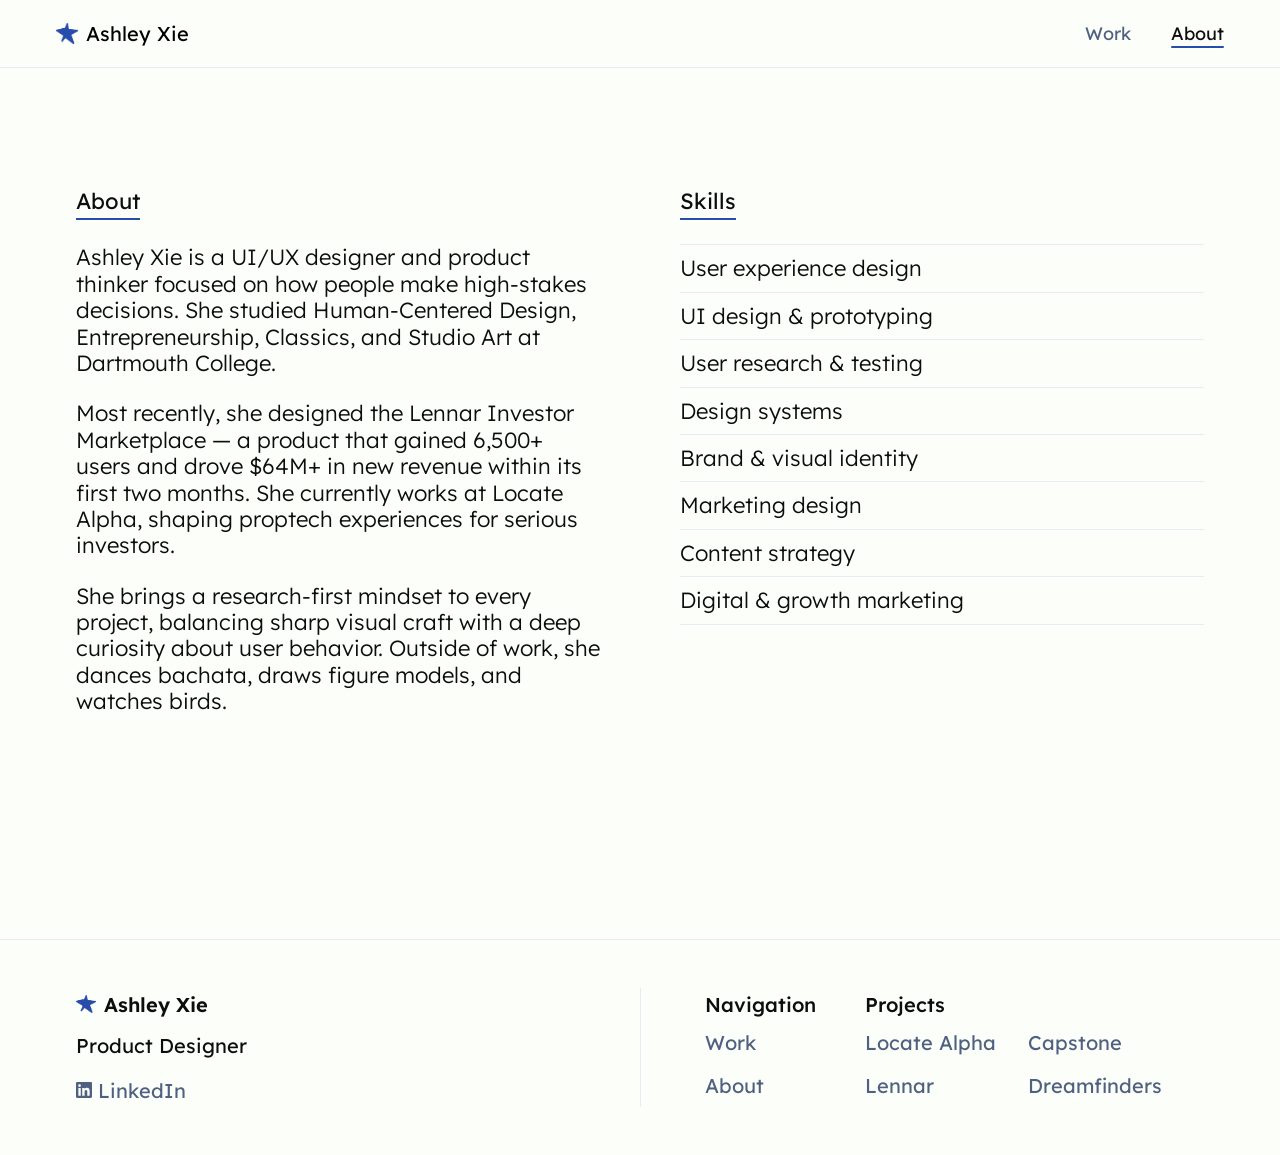
==== commit 092131a8: "mobile layout fixes, tighter iteration spacing, and slow-connection page loader - Fixed mobile stack" ====
--- a/about.html
+++ b/about.html
@@ -12,6 +12,11 @@
   <link rel="icon" type="image/png" href="images/star.png" />
 </head>
 <body>
+
+  <div id="page-loader" role="status" aria-label="Loading">
+    <img src="images/star.png" alt="" class="loader__star" aria-hidden="true" />
+    <span class="loader__name">Ashley Xie</span>
+  </div>
 
   <!-- ── Navigation ─────────────────────────────────────────── -->
   <nav class="nav" role="navigation" aria-label="Main navigation">
--- a/css/styles.css
+++ b/css/styles.css
@@ -2,7 +2,7 @@
    CUSTOM PROPERTIES
    ============================================================ */
 :root {
-  --color-bg:           #FFFFFF;
+  --color-bg:           #FCFEF9;
   --color-off-white:    #F9FAFC;
   --color-light-blue:   #E3E9F9;
   --color-accent:       #274CAB;
@@ -44,6 +44,46 @@
 }
 
 /* ============================================================
+   PAGE LOADER
+   ============================================================ */
+#page-loader {
+  position: fixed;
+  inset: 0;
+  z-index: 9999;
+  background: var(--color-bg);
+  display: flex;
+  flex-direction: column;
+  align-items: center;
+  justify-content: center;
+  gap: 14px;
+  opacity: 0;
+  pointer-events: none;
+  transition: opacity 0.35s ease;
+}
+#page-loader.is-visible {
+  opacity: 1;
+  pointer-events: auto;
+}
+#page-loader.is-hidden {
+  opacity: 0;
+  pointer-events: none;
+}
+.loader__star {
+  width: 36px;
+  height: 36px;
+  animation: loader-spin 1.1s linear infinite;
+}
+.loader__name {
+  font-size: var(--text-base);
+  font-weight: 400;
+  color: var(--color-text);
+  letter-spacing: -0.01em;
+}
+@keyframes loader-spin {
+  to { transform: rotate(360deg); }
+}
+
+/* ============================================================
    RESET
    ============================================================ */
 *, *::before, *::after { box-sizing: border-box; margin: 0; padding: 0; }
@@ -78,7 +118,7 @@
   position: fixed;
   top: 0; left: 0; right: 0;
   height: var(--nav-h);
-  background: rgba(255, 255, 255, 0.92);
+  background: rgba(252, 254, 249, 0.92);
   backdrop-filter: blur(16px);
   -webkit-backdrop-filter: blur(16px);
   border-bottom: 1px solid var(--color-border);
@@ -203,12 +243,14 @@
 .tag {
   display: inline-block;
   padding: 4px 12px;
-  background: var(--color-light-blue);
-  color: var(--color-accent);
+  background: #FFFFFF;
+  color: var(--color-text-muted);
+  border: 1px solid #EEF0EB;
   border-radius: var(--radius-pill);
   font-size: var(--text-xs);
   font-weight: 500;
   letter-spacing: 0.01em;
+  box-shadow: 0 2px 6px rgba(0, 0, 0, 0.02);
 }
 .tag--green { background: #EAF4D4; color: #5a7a1a; }
 .tag--red   { background: #FAEDED; color: var(--color-red); }
@@ -236,7 +278,7 @@
    ============================================================ */
 .hero {
   padding-top: calc(var(--nav-h) + var(--space-lg));
-  padding-bottom: 34px;
+  padding-bottom: 68px;
 }
 
 @keyframes star-fall {
@@ -283,6 +325,14 @@
   animation: wiggle-hover 0.7s ease-in-out;
 }
 
+.hero__line1 {
+  font-size: 32px;
+  display: block;
+  border-bottom: 1px solid var(--color-border);
+  padding-bottom: 12px;
+  margin-bottom: 12px;
+}
+
 .hero__statement {
   font-size: 24px;
   font-weight: 400;
@@ -292,8 +342,8 @@
   max-width: 100%;
 }
 
-.hero__clients {
-  margin-top: 20px;
+.hero__sub {
+  display: block;
   font-size: 24px;
   font-weight: 300;
   color: var(--color-text-muted);
@@ -318,19 +368,6 @@
 .projects {
   padding: 0 0 var(--space-2xl);
 }
-.projects .container::before {
-  content: '';
-  display: block;
-  height: 3px;
-  margin: 34px 0;
-  background-image:
-    radial-gradient(circle, #BF3E3E 1.5px, transparent 1.5px),
-    radial-gradient(circle, #76980F 1.5px, transparent 1.5px),
-    radial-gradient(circle, #274CAB 1.5px, transparent 1.5px);
-  background-size: 30px 3px;
-  background-position: 0 0, 10px 0, 20px 0;
-  background-repeat: repeat-x;
-}
 
 .projects__header {
   display: flex;
@@ -350,10 +387,11 @@
    PROJECT CARD
    ============================================================ */
 .card {
-  background: transparent;
+  background: #FFFFFF;
   border-radius: 12px;
   display: flex;
   flex-direction: column;
+  box-shadow: 0 2px 6px rgba(0, 0, 0, 0.02);
 }
 .card:hover {}
 .card:focus-within {
@@ -378,21 +416,47 @@
 }
 .card__thumb img {
   position: absolute;
-  inset: 0;
-  width: 100%; height: 100%;
-  object-fit: cover;
+  bottom: 0;
+  left: 50%;
+  transform: translateX(-50%);
+  width: 75%;
+  height: auto;
+  max-height: 100%;
+  display: block;
   transition: transform 0.35s ease;
 }
-.card:hover .card__thumb img { transform: scale(1.04); }
-
-/* gradient placeholder backgrounds */
-.card__thumb--1 { background: linear-gradient(135deg, #ccd9f5 0%, #274CAB 100%); }
-.card__thumb--2 { background: linear-gradient(135deg, #d6eaaf 0%, #7aaa2e 100%); }
-.card__thumb--3 { background: linear-gradient(135deg, #E3E9F9 0%, #1c3a87 100%); }
-.card__thumb--4 { background: linear-gradient(135deg, #f0f3fb 0%, #4a70c4 100%); }
+.card:hover .card__thumb img { transform: translateX(-50%) scale(1.04); }
+
+/* flat solid background colors — pastel tints of hero blue/green/red */
+.card__thumb--1 { background: #F5F5F5; } /* light gray   — Capstone  */
+.card__thumb--2 { background: #DDE4F5; } /* pastel blue  — Lennar    */
+.card__thumb--3 { background: #F5E2E2; } /* pastel red   — Dreamfinders */
+.card__thumb--4 { background: #EAF0DB; } /* pastel green — Locate Alpha */
+
+/* Capstone card — landscape image, fill full width */
+.card__thumb--1 img {
+  width: 100%;
+  height: auto;
+  max-height: none;
+}
+
+
+.card__thumb--coming-soon {
+  display: flex;
+  align-items: center;
+  justify-content: center;
+}
+.card__coming-soon {
+  font-size: var(--text-sm);
+  font-weight: 500;
+  letter-spacing: 0.08em;
+  text-transform: uppercase;
+  color: var(--color-text-muted);
+  opacity: 0.5;
+}
 
 .card__body {
-  padding: 20px 0 24px;
+  padding: 20px 24px 24px;
   flex: 1;
   display: flex;
   flex-direction: column;
@@ -411,20 +475,7 @@
   letter-spacing: -0.02em;
   color: var(--color-text);
   line-height: 1.3;
-  margin-bottom: 14px;
-}
-.card__title::after {
-  content: '';
-  display: block;
-  margin-top: 12px;
-  height: 3px;
-  background-image:
-    radial-gradient(circle, #BF3E3E 1.5px, transparent 1.5px),
-    radial-gradient(circle, #76980F 1.5px, transparent 1.5px),
-    radial-gradient(circle, #274CAB 1.5px, transparent 1.5px);
-  background-size: 30px 3px;
-  background-position: 0 0, 10px 0, 20px 0;
-  background-repeat: repeat-x;
+  margin-bottom: 7px;
 }
 
 .card__desc {
@@ -477,19 +528,19 @@
   display: flex;
   align-items: center;
   gap: 8px;
-  font-size: 18px;
+  font-size: 20px;
   font-weight: 600;
   color: var(--color-text);
   margin-bottom: 8px;
 }
 .footer__star-img {
-  width: 18px;
-  height: 18px;
+  width: 20px;
+  height: 20px;
   object-fit: contain;
   flex-shrink: 0;
 }
 .footer__tagline {
-  font-size: 16px;
+  font-size: 20px;
   font-weight: 400;
   color: var(--color-text);
 }
@@ -498,7 +549,7 @@
   align-items: center;
   gap: 6px;
   margin-top: 12px;
-  font-size: 15px;
+  font-size: 20px;
   font-weight: 400;
   color: var(--color-text-muted);
   transition: color var(--ease);
@@ -525,7 +576,7 @@
 .footer__divider + .footer__col { margin-left: 64px; }
 .footer__col + .footer__col    { margin-left: 40px; }
 .footer__col-heading {
-  font-size: 16px;
+  font-size: 20px;
   font-weight: 500;
   color: var(--color-text);
   margin-bottom: -5px;
@@ -582,8 +633,8 @@
   font-size: clamp(18px, 2vw, 22px);
   font-weight: 400;
   color: var(--color-text);
-  line-height: 1.75;
-  margin-bottom: var(--space-lg);
+  line-height: 1.2;
+  margin-bottom: var(--space-md);
   display: inline-block;
   border-bottom: 2px solid var(--color-accent);
   padding-bottom: 4px;
@@ -593,7 +644,7 @@
   font-size: clamp(18px, 2vw, 22px);
   font-weight: 300;
   color: var(--color-text);
-  line-height: 1.75;
+  line-height: 1.2;
   margin-bottom: var(--space-md);
 }
 .about-bio .about-label {
@@ -610,9 +661,9 @@
   font-size: clamp(18px, 2vw, 22px);
   font-weight: 300;
   color: var(--color-text);
-  padding: 18px 0;
+  padding: 10px 0;
   border-top: 1px solid var(--color-border);
-  line-height: 1.75;
+  line-height: 1.2;
 }
 
 .about-skills li:last-child {
@@ -704,7 +755,7 @@
     position: fixed;
     top: var(--nav-h);
     left: 0; right: 0;
-    background: #fff;
+    background: var(--color-bg);
     flex-direction: column;
     gap: 0;
     border-bottom: 1px solid var(--color-border);
@@ -730,9 +781,10 @@
     gap: var(--space-xl);
   }
 
-  .footer__inner { flex-direction: column; gap: var(--space-md); }
-  .footer__brand { text-align: center; width: 100%; padding-right: 0; padding-bottom: var(--space-md); border-bottom: 1px solid var(--color-border); }
-  .footer__brand-name { justify-content: center; }
+  .footer__inner { flex-direction: column; gap: var(--space-md); align-items: stretch; }
+  .footer__col { margin-left: 0 !important; width: 100%; }
+  .footer__brand { text-align: left; width: 100%; padding-right: 0; padding-bottom: var(--space-md); border-bottom: 1px solid var(--color-border); }
+  .footer__brand-name { justify-content: flex-start; }
   .footer__divider { display: none; }
 }
 
@@ -747,9 +799,11 @@
   }
 
   .hero__statement { font-size: 18px; }
-  .hero__clients { font-size: 18px; line-height: 1.2; }
-
-  .card__body { padding: 16px 0 20px; }
+  .hero__sub { font-size: 18px; }
+
+  .card__body { padding: 16px 24px 20px; }
+  .card__title { font-size: 18px; }
+  .card__desc  { font-size: 16px; }
 }
 
 /* ============================================================
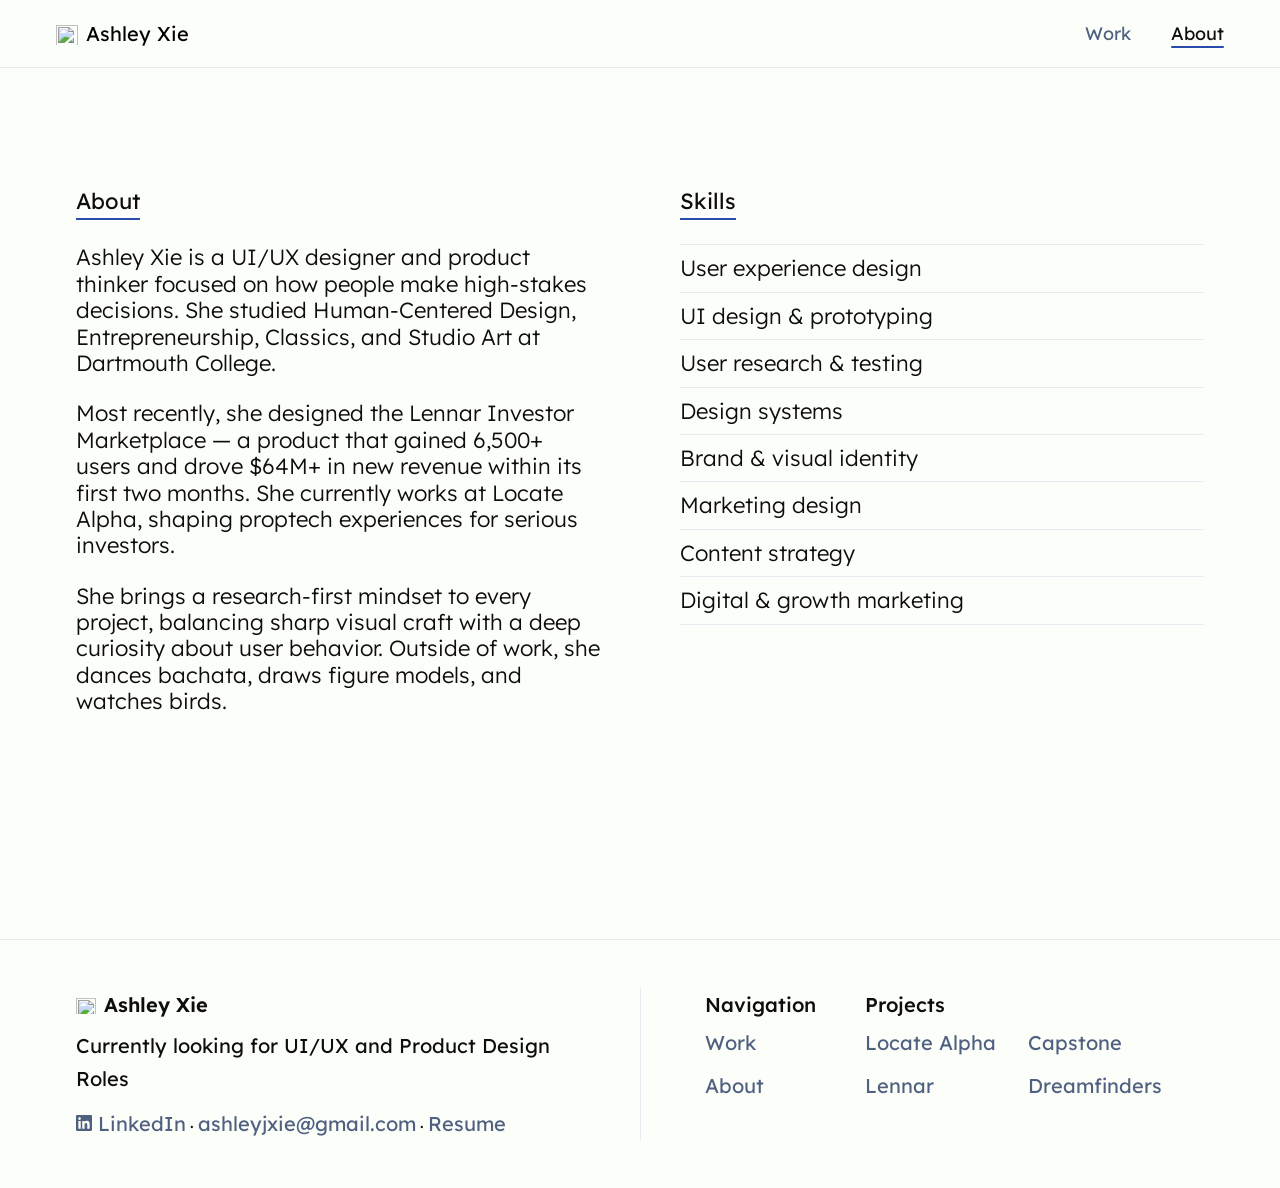
==== commit 7c264c4d: "update styles" ====
--- a/about.html
+++ b/about.html
@@ -9,19 +9,19 @@
   <link rel="preconnect" href="https://fonts.gstatic.com" crossorigin />
   <link href="https://fonts.googleapis.com/css2?family=Lexend:wght@300;400;500;600;700&display=swap" rel="stylesheet" />
   <link rel="stylesheet" href="css/styles.css" />
-  <link rel="icon" type="image/png" href="images/star.png" />
+  <link rel="icon" type="image/svg+xml" href="images/star.svg" />
 </head>
 <body>
 
   <div id="page-loader" role="status" aria-label="Loading">
-    <img src="images/star.png" alt="" class="loader__star" aria-hidden="true" />
+    <img src="images/star.svg" alt="" class="loader__star" aria-hidden="true" />
     <span class="loader__name">Ashley Xie</span>
   </div>
 
   <!-- ── Navigation ─────────────────────────────────────────── -->
   <nav class="nav" role="navigation" aria-label="Main navigation">
     <div class="nav__inner">
-      <a href="index.html" class="nav__logo"><img src="images/star.png" alt="" class="nav__logo-star" aria-hidden="true" />Ashley Xie</a>
+      <a href="index.html" class="nav__logo"><img src="images/star.svg" alt="" class="nav__logo-star" aria-hidden="true" />Ashley Xie</a>
       <button class="nav__toggle" aria-label="Toggle navigation menu" aria-expanded="false">
         <span></span><span></span><span></span>
       </button>
@@ -84,14 +84,18 @@
       <div class="footer__inner">
         <div class="footer__brand">
           <p class="footer__brand-name">
-            <img src="images/star.png" alt="" class="footer__star-img" aria-hidden="true" />
+            <img src="images/star.svg" alt="" class="footer__star-img" aria-hidden="true" />
             Ashley Xie
           </p>
-          <p class="footer__tagline">Product Designer</p>
+          <p class="footer__tagline">Currently looking for UI/UX and Product Design Roles</p>
           <a href="https://www.linkedin.com/in/ashley-xie/" target="_blank" rel="noopener noreferrer" class="footer__social-link" aria-label="Connect on LinkedIn">
             <svg width="16" height="16" viewBox="0 0 24 24" fill="currentColor" aria-hidden="true"><path d="M20.447 20.452h-3.554v-5.569c0-1.328-.027-3.037-1.852-3.037-1.853 0-2.136 1.445-2.136 2.939v5.667H9.351V9h3.414v1.561h.046c.477-.9 1.637-1.85 3.37-1.85 3.601 0 4.267 2.37 4.267 5.455v6.286zM5.337 7.433a2.062 2.062 0 0 1-2.063-2.065 2.064 2.064 0 1 1 2.063 2.065zm1.782 13.019H3.555V9h3.564v11.452zM22.225 0H1.771C.792 0 0 .774 0 1.729v20.542C0 23.227.792 24 1.771 24h20.451C23.2 24 24 23.227 24 22.271V1.729C24 .774 23.2 0 22.222 0h.003z"/></svg>
             LinkedIn
           </a>
+          <span class="footer__social-sep"> · </span>
+          <a href="mailto:ashleyjxie@gmail.com" class="footer__social-link">ashleyjxie@gmail.com</a>
+          <span class="footer__social-sep"> · </span>
+          <a href="axie_resume_2026.pdf" download class="footer__social-link">Resume</a>
         </div>
         <div class="footer__divider" aria-hidden="true"></div>
         <nav class="footer__col" aria-label="Site navigation">
--- a/css/styles.css
+++ b/css/styles.css
@@ -235,6 +235,48 @@
 }
 .btn--ghost:hover {
   background: var(--color-light-blue);
+}
+
+/* Slide-bubble button */
+.btn--slide {
+  position: relative;
+  overflow: hidden;
+  background: var(--color-accent);
+  color: #fff;
+  border: 1.5px solid var(--color-accent);
+  gap: 0;
+  transition: color 0.38s ease, border-color 0.38s ease;
+}
+.btn--slide::before {
+  content: '';
+  position: absolute;
+  inset: 0;
+  background: var(--color-light-blue);
+  border-radius: inherit;
+  transform: scaleX(0);
+  transform-origin: left center;
+  transition: transform 0.38s cubic-bezier(0.4, 0, 0.2, 1);
+}
+.btn--slide:hover {
+  color: var(--color-accent);
+  border-color: var(--color-accent);
+}
+.btn--slide:hover::before {
+  transform: scaleX(1);
+}
+.btn--slide__text,
+.btn--slide__arrow {
+  position: relative;
+  z-index: 1;
+}
+.btn--slide__arrow {
+  display: inline-flex;
+  align-items: center;
+  margin-left: 8px;
+  transition: transform 0.3s ease;
+}
+.btn--slide:hover .btn--slide__arrow {
+  transform: rotate(45deg);
 }
 
 /* ============================================================
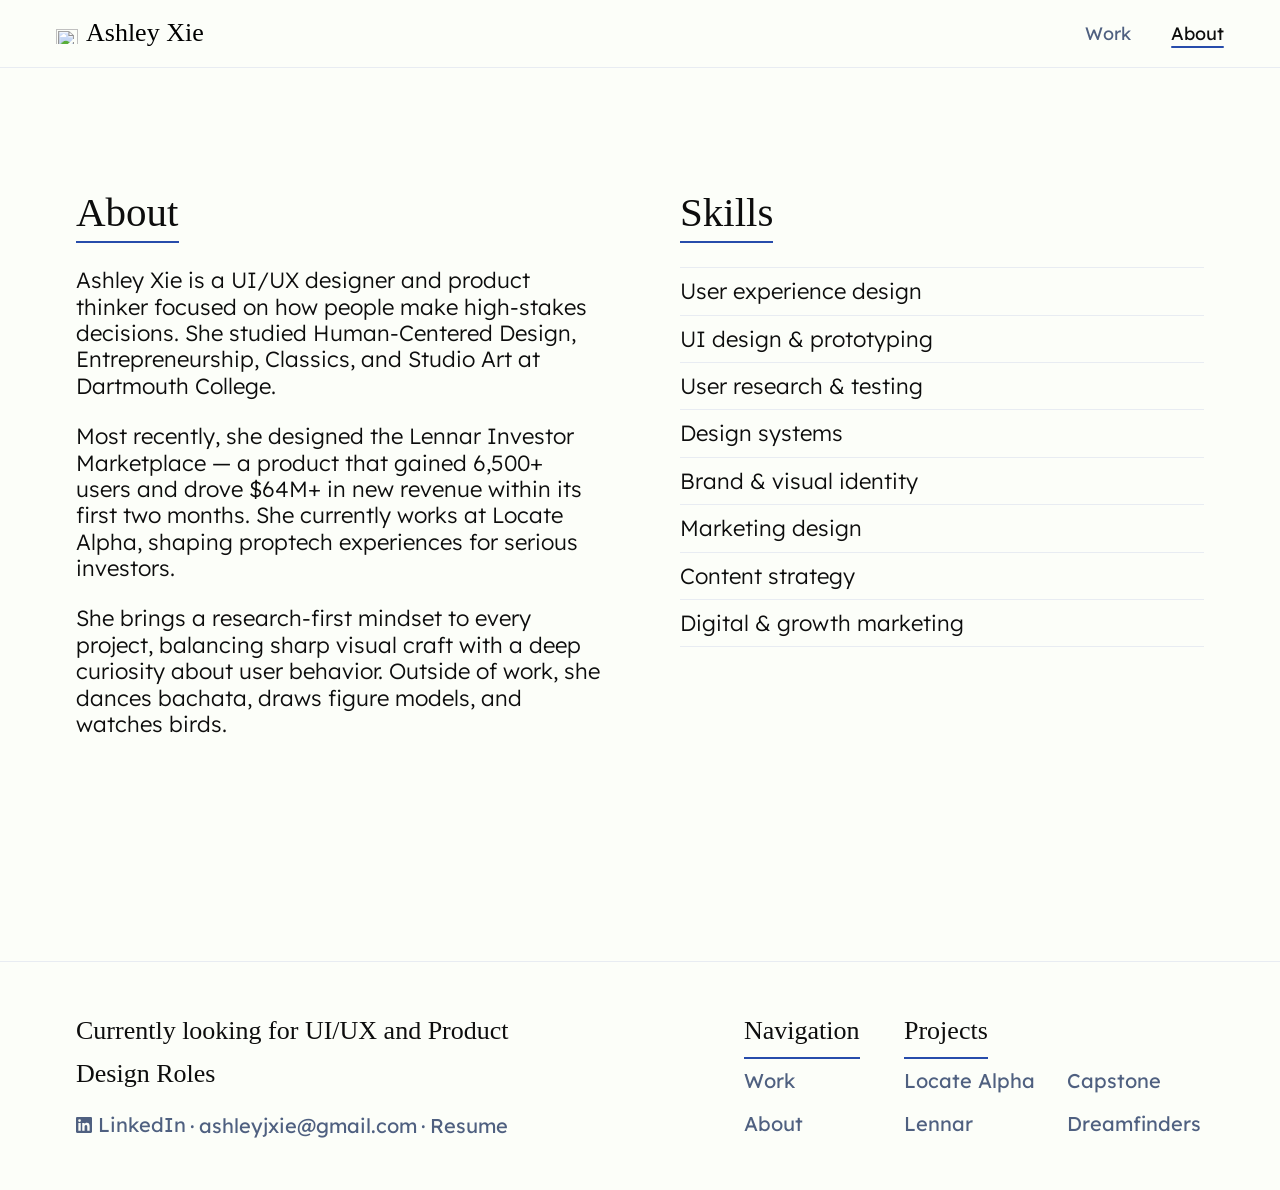
==== commit 52b85b26: "update styles" ====
--- a/about.html
+++ b/about.html
@@ -7,7 +7,7 @@
   <meta name="description" content="Ashley Xie is a UI/UX Designer at Locate Alpha, focused on high-stakes proptech flows." />
   <link rel="preconnect" href="https://fonts.googleapis.com" />
   <link rel="preconnect" href="https://fonts.gstatic.com" crossorigin />
-  <link href="https://fonts.googleapis.com/css2?family=Lexend:wght@300;400;500;600;700&display=swap" rel="stylesheet" />
+  <link href="https://fonts.googleapis.com/css2?family=Instrument+Serif:ital@0;1&family=Lexend:wght@300;400;500;600;700&display=swap" rel="stylesheet" />
   <link rel="stylesheet" href="css/styles.css" />
   <link rel="icon" type="image/svg+xml" href="images/star.svg" />
 </head>
@@ -83,10 +83,6 @@
     <div class="container">
       <div class="footer__inner">
         <div class="footer__brand">
-          <p class="footer__brand-name">
-            <img src="images/star.svg" alt="" class="footer__star-img" aria-hidden="true" />
-            Ashley Xie
-          </p>
           <p class="footer__tagline">Currently looking for UI/UX and Product Design Roles</p>
           <a href="https://www.linkedin.com/in/ashley-xie/" target="_blank" rel="noopener noreferrer" class="footer__social-link" aria-label="Connect on LinkedIn">
             <svg width="16" height="16" viewBox="0 0 24 24" fill="currentColor" aria-hidden="true"><path d="M20.447 20.452h-3.554v-5.569c0-1.328-.027-3.037-1.852-3.037-1.853 0-2.136 1.445-2.136 2.939v5.667H9.351V9h3.414v1.561h.046c.477-.9 1.637-1.85 3.37-1.85 3.601 0 4.267 2.37 4.267 5.455v6.286zM5.337 7.433a2.062 2.062 0 0 1-2.063-2.065 2.064 2.064 0 1 1 2.063 2.065zm1.782 13.019H3.555V9h3.564v11.452zM22.225 0H1.771C.792 0 0 .774 0 1.729v20.542C0 23.227.792 24 1.771 24h20.451C23.2 24 24 23.227 24 22.271V1.729C24 .774 23.2 0 22.222 0h.003z"/></svg>
--- a/css/styles.css
+++ b/css/styles.css
@@ -138,7 +138,8 @@
   display: flex;
   align-items: center;
   gap: 8px;
-  font-size: 20px;
+  font-size: 26px;
+  font-family: 'Instrument Serif', serif;
   font-weight: 400;
   letter-spacing: 0;
   color: #000000;
@@ -368,11 +369,23 @@
 }
 
 .hero__line1 {
-  font-size: 32px;
+  font-size: 41.6px;
+  font-family: 'Instrument Serif', serif;
   display: block;
-  border-bottom: 1px solid var(--color-border);
-  padding-bottom: 12px;
+  position: relative;
+  padding-bottom: 20px;
   margin-bottom: 12px;
+}
+.hero__line1::after {
+  content: '';
+  position: absolute;
+  bottom: 0;
+  left: 0;
+  right: 0;
+  height: 8px;
+  background-image: url("data:image/svg+xml,%3Csvg xmlns='http://www.w3.org/2000/svg' width='20' height='8'%3E%3Cpath d='M0 4 Q5 0 10 4 Q15 8 20 4' fill='none' stroke='%23E8ECF2' stroke-width='1.5'/%3E%3C/svg%3E");
+  background-repeat: repeat-x;
+  background-position: bottom left;
 }
 
 .hero__statement {
@@ -570,8 +583,9 @@
   display: flex;
   align-items: center;
   gap: 8px;
-  font-size: 20px;
-  font-weight: 600;
+  font-size: 26px;
+  font-family: 'Instrument Serif', serif;
+  font-weight: 400;
   color: var(--color-text);
   margin-bottom: 8px;
 }
@@ -582,7 +596,8 @@
   flex-shrink: 0;
 }
 .footer__tagline {
-  font-size: 20px;
+  font-size: 26px;
+  font-family: 'Instrument Serif', serif;
   font-weight: 400;
   color: var(--color-text);
 }
@@ -596,14 +611,47 @@
   color: var(--color-text-muted);
   transition: color var(--ease);
 }
+.footer__social-link {
+  position: relative;
+}
+.footer__social-link::after {
+  content: '';
+  position: absolute;
+  bottom: -3px; left: 0; right: 0;
+  height: 2px;
+  background: var(--color-accent);
+  border-radius: 2px;
+  transform: scaleX(0);
+  transition: transform var(--ease);
+  transform-origin: left;
+}
 .footer__social-link:hover { color: var(--color-text); }
+.footer__social-link:hover::after { transform: scaleX(1); }
+.footer__social-sep {
+  display: inline-block;
+  margin-top: 12px;
+  color: var(--color-text-muted);
+  font-size: 20px;
+}
 
 /* Vertical divider */
 .footer__divider {
-  width: 1px;
-  background: var(--color-border);
+  display: flex;
+  align-items: center;
+  justify-content: center;
   align-self: stretch;
   flex-shrink: 0;
+  width: 40px;
+}
+.footer__divider::after {
+  content: '';
+  display: block;
+  width: 56px;
+  height: 56px;
+  background-image: url('../images/star.svg');
+  background-size: contain;
+  background-repeat: no-repeat;
+  background-position: center;
 }
 
 /* Nav columns */
@@ -618,10 +666,14 @@
 .footer__divider + .footer__col { margin-left: 64px; }
 .footer__col + .footer__col    { margin-left: 40px; }
 .footer__col-heading {
-  font-size: 20px;
-  font-weight: 500;
+  font-size: 26px;
+  font-family: 'Instrument Serif', serif;
+  font-weight: 400;
   color: var(--color-text);
   margin-bottom: -5px;
+  display: inline-block;
+  border-bottom: 2px solid var(--color-accent);
+  padding-bottom: 4px;
 }
 .footer__link {
   font-size: 20px;
@@ -672,7 +724,8 @@
 }
 
 .about-label {
-  font-size: clamp(18px, 2vw, 22px);
+  font-size: 41px;
+  font-family: 'Instrument Serif', serif;
   font-weight: 400;
   color: var(--color-text);
   line-height: 1.2;
@@ -682,15 +735,15 @@
   padding-bottom: 4px;
 }
 
+.about-bio p.about-label {
+  font-size: 41px;
+}
 .about-bio p {
   font-size: clamp(18px, 2vw, 22px);
   font-weight: 300;
   color: var(--color-text);
   line-height: 1.2;
   margin-bottom: var(--space-md);
-}
-.about-bio .about-label {
-  font-weight: 400;
 }
 
 .about-skills {
@@ -825,7 +878,18 @@
 
   .footer__inner { flex-direction: column; gap: var(--space-md); align-items: stretch; }
   .footer__col { margin-left: 0 !important; width: 100%; }
-  .footer__brand { text-align: left; width: 100%; padding-right: 0; padding-bottom: var(--space-md); border-bottom: 1px solid var(--color-border); }
+  .footer__brand { text-align: left; width: 100%; padding-right: 0; padding-bottom: calc(var(--space-md) + 8px); position: relative; }
+  .footer__brand::after {
+    content: '';
+    position: absolute;
+    bottom: 0;
+    left: 0;
+    right: 0;
+    height: 8px;
+    background-image: url("data:image/svg+xml,%3Csvg xmlns='http://www.w3.org/2000/svg' width='20' height='8'%3E%3Cpath d='M0 4 Q5 0 10 4 Q15 8 20 4' fill='none' stroke='%23E8ECF2' stroke-width='1.5'/%3E%3C/svg%3E");
+    background-repeat: repeat-x;
+    background-position: bottom left;
+  }
   .footer__brand-name { justify-content: flex-start; }
   .footer__divider { display: none; }
 }
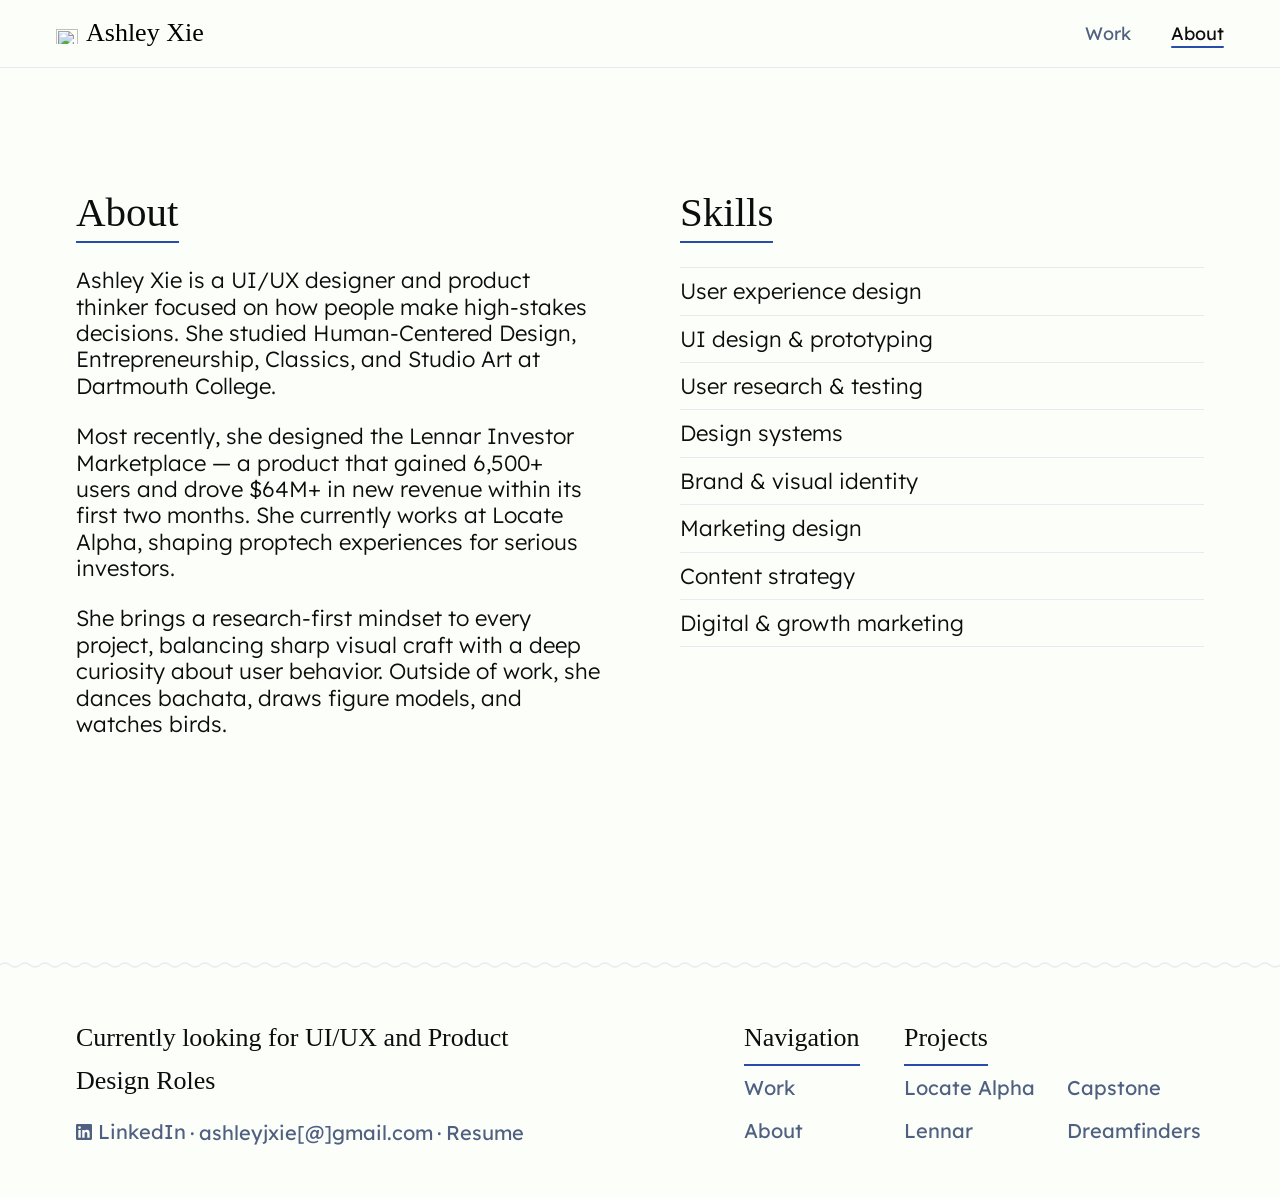
==== commit b2f1d6dc: "update styles" ====
--- a/about.html
+++ b/about.html
@@ -89,7 +89,7 @@
             LinkedIn
           </a>
           <span class="footer__social-sep"> · </span>
-          <a href="mailto:ashleyjxie@gmail.com" class="footer__social-link">ashleyjxie@gmail.com</a>
+          <a href="mailto:ashleyjxie@gmail.com" class="footer__social-link">ashleyjxie[@]gmail.com</a>
           <span class="footer__social-sep"> · </span>
           <a href="axie_resume_2026.pdf" download class="footer__social-link">Resume</a>
         </div>
--- a/css/styles.css
+++ b/css/styles.css
@@ -561,9 +561,20 @@
    ============================================================ */
 .footer {
   background: var(--color-bg);
-  border-top: 1px solid var(--color-border);
-  padding: var(--space-lg) 0;
+  position: relative;
+  padding: calc(var(--space-lg) + 8px) 0 var(--space-lg);
   margin-top: var(--space-xl);
+}
+.footer::before {
+  content: '';
+  position: absolute;
+  top: 0;
+  left: 0;
+  right: 0;
+  height: 8px;
+  background-image: url("data:image/svg+xml,%3Csvg xmlns='http://www.w3.org/2000/svg' width='20' height='8'%3E%3Cpath d='M0 4 Q5 0 10 4 Q15 8 20 4' fill='none' stroke='%23E8ECF2' stroke-width='1.5'/%3E%3C/svg%3E");
+  background-repeat: repeat-x;
+  background-position: top left;
 }
 
 .footer__inner {
